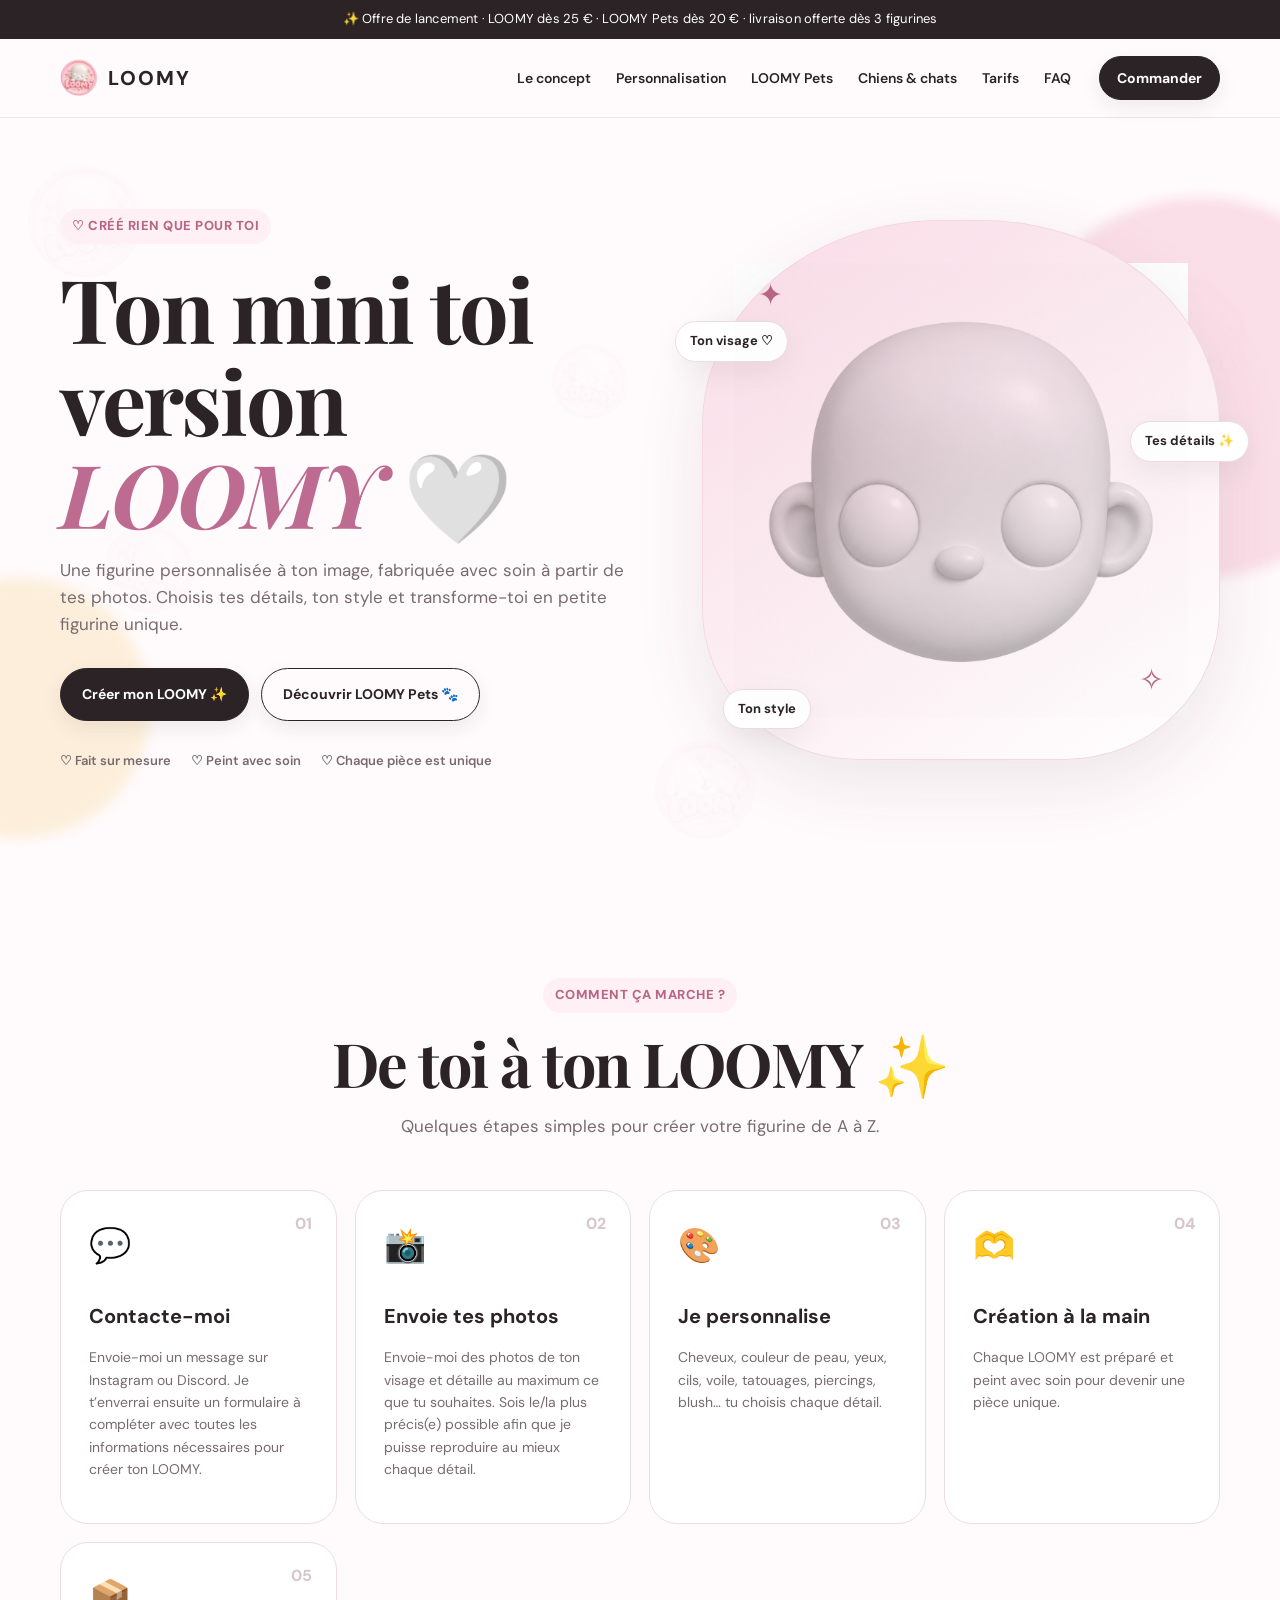
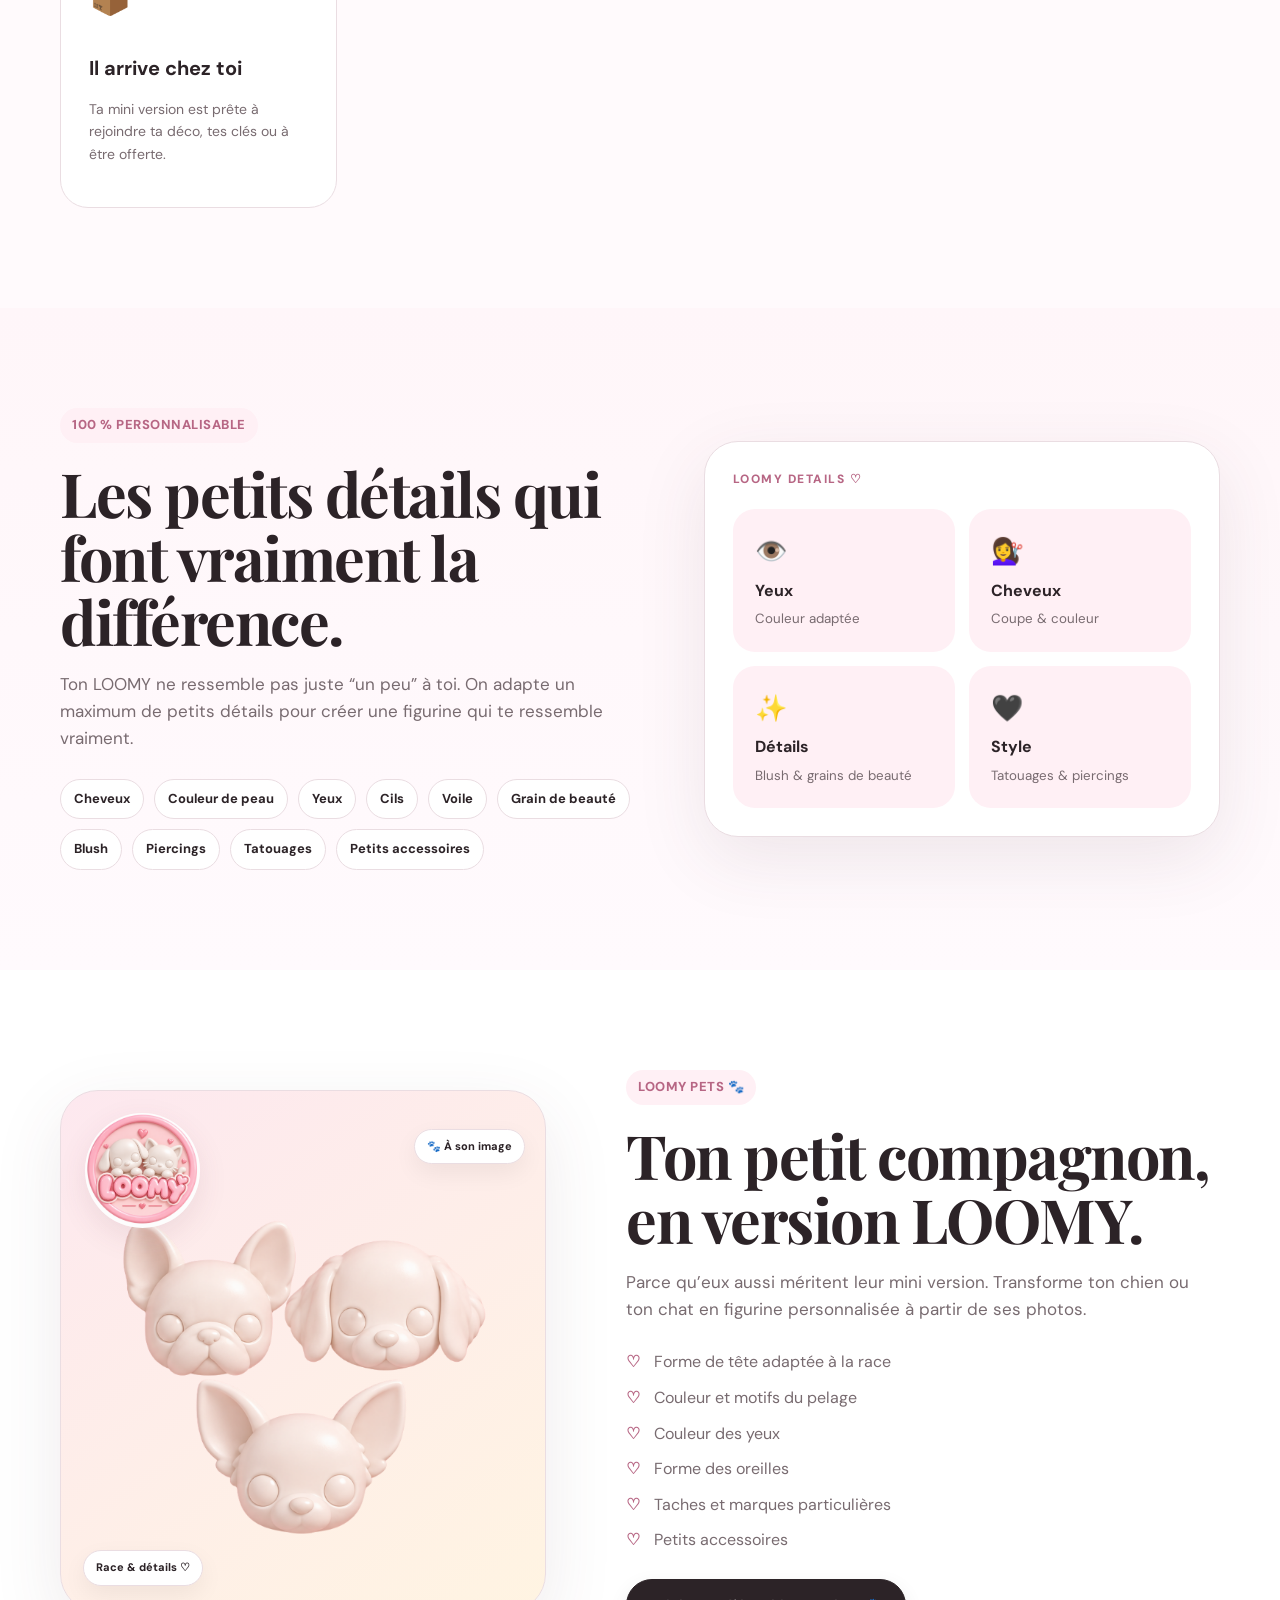
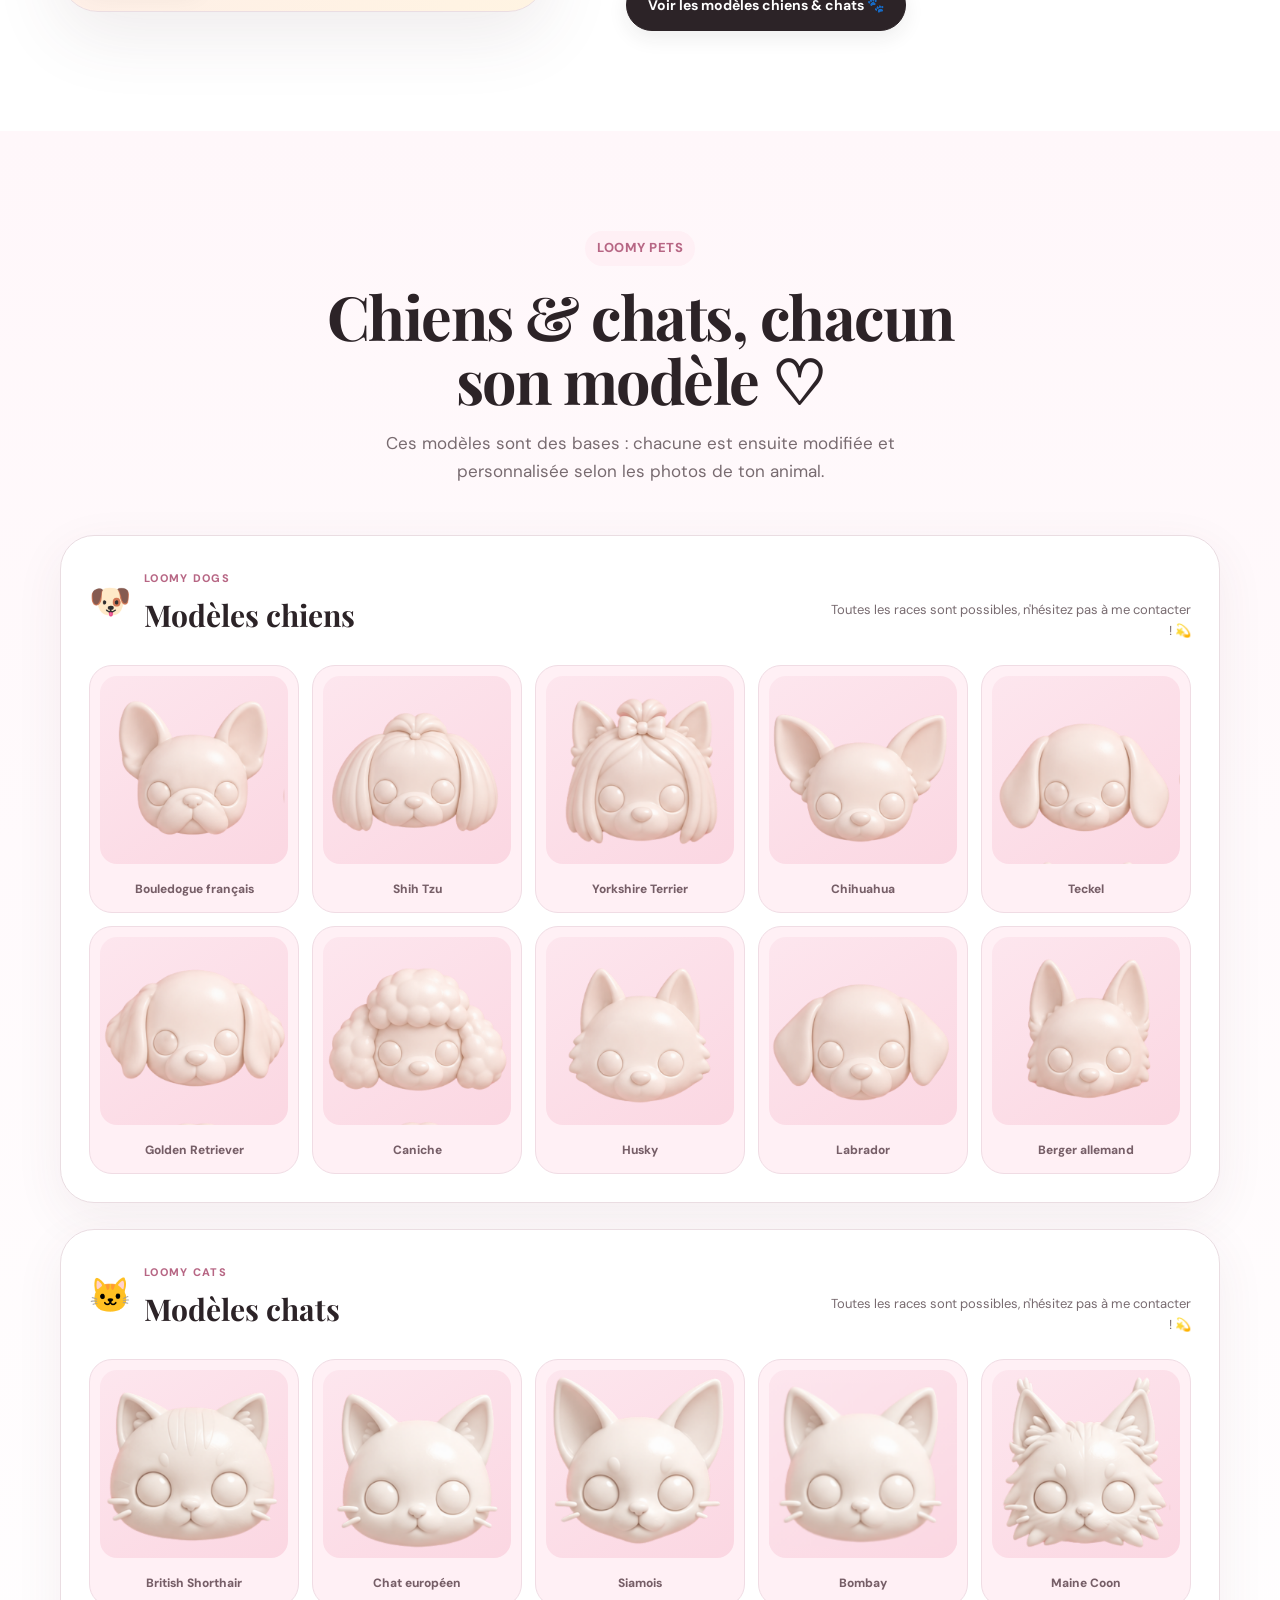
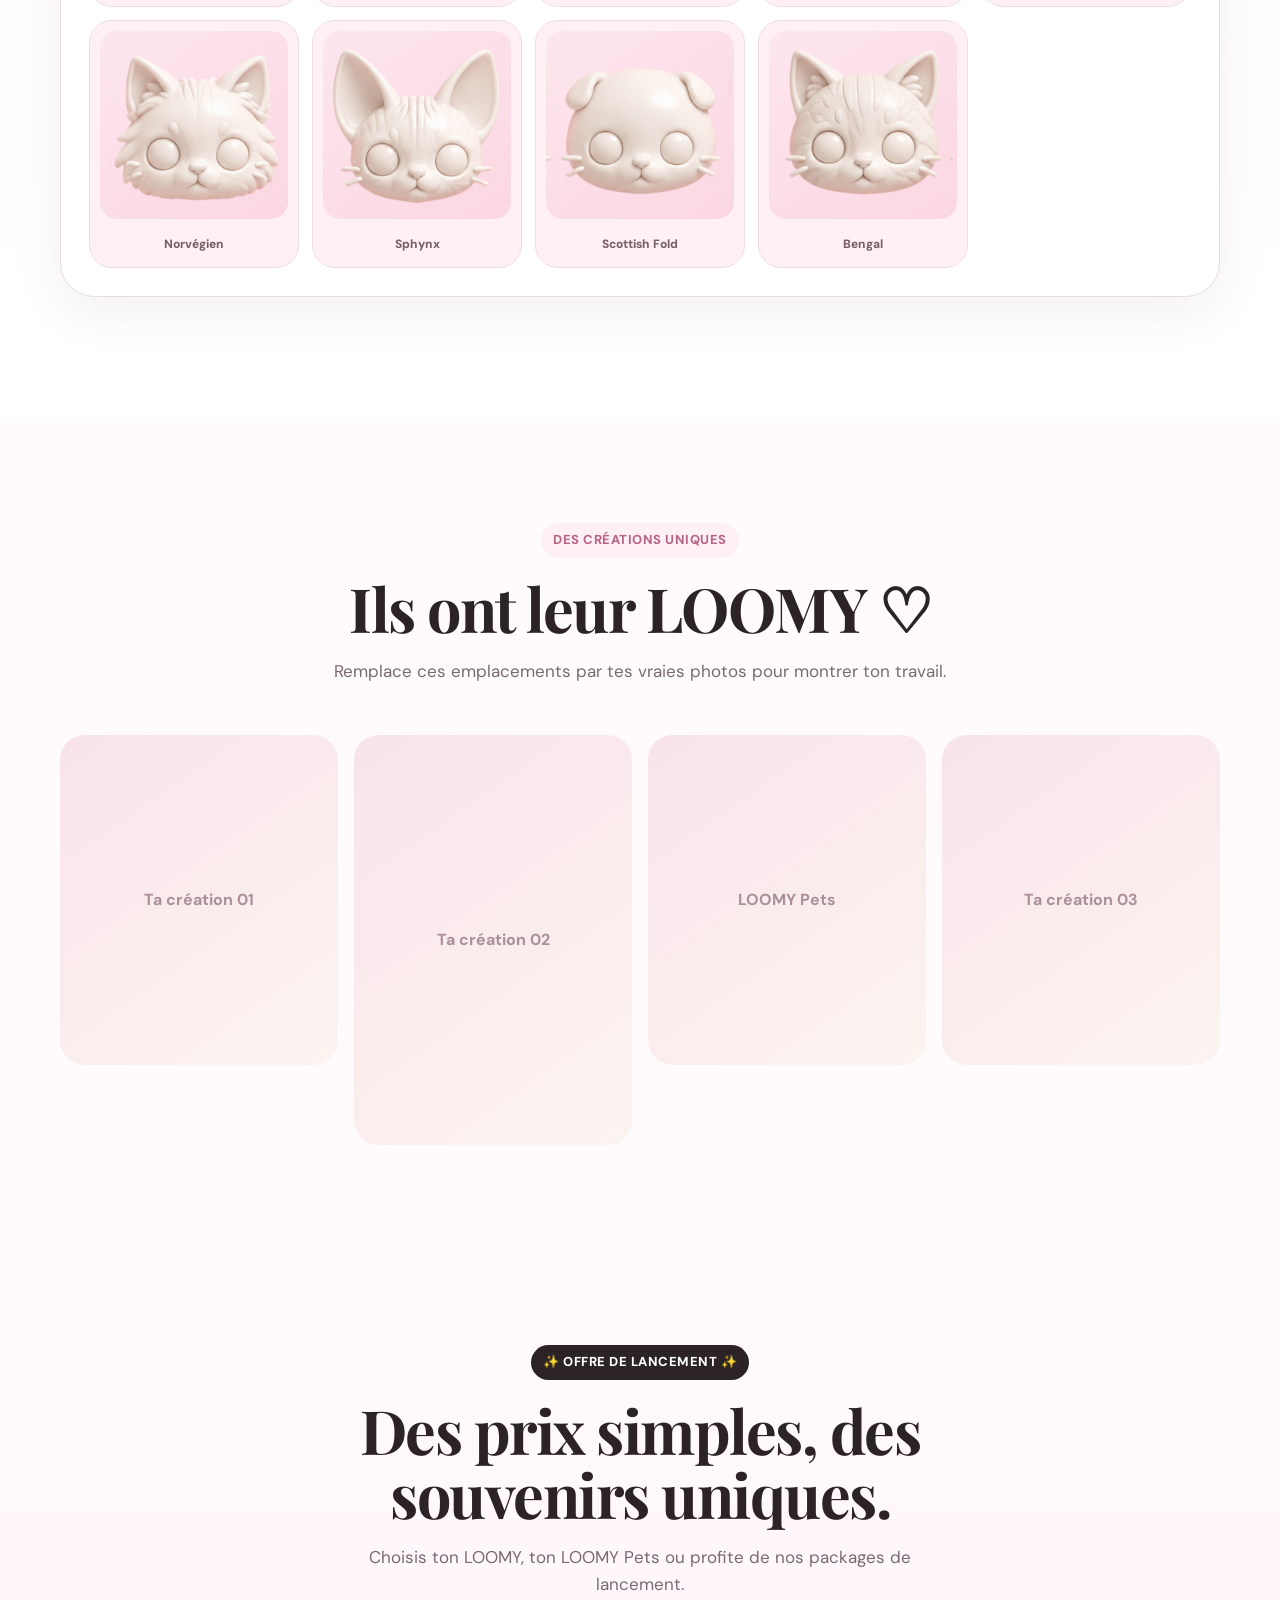
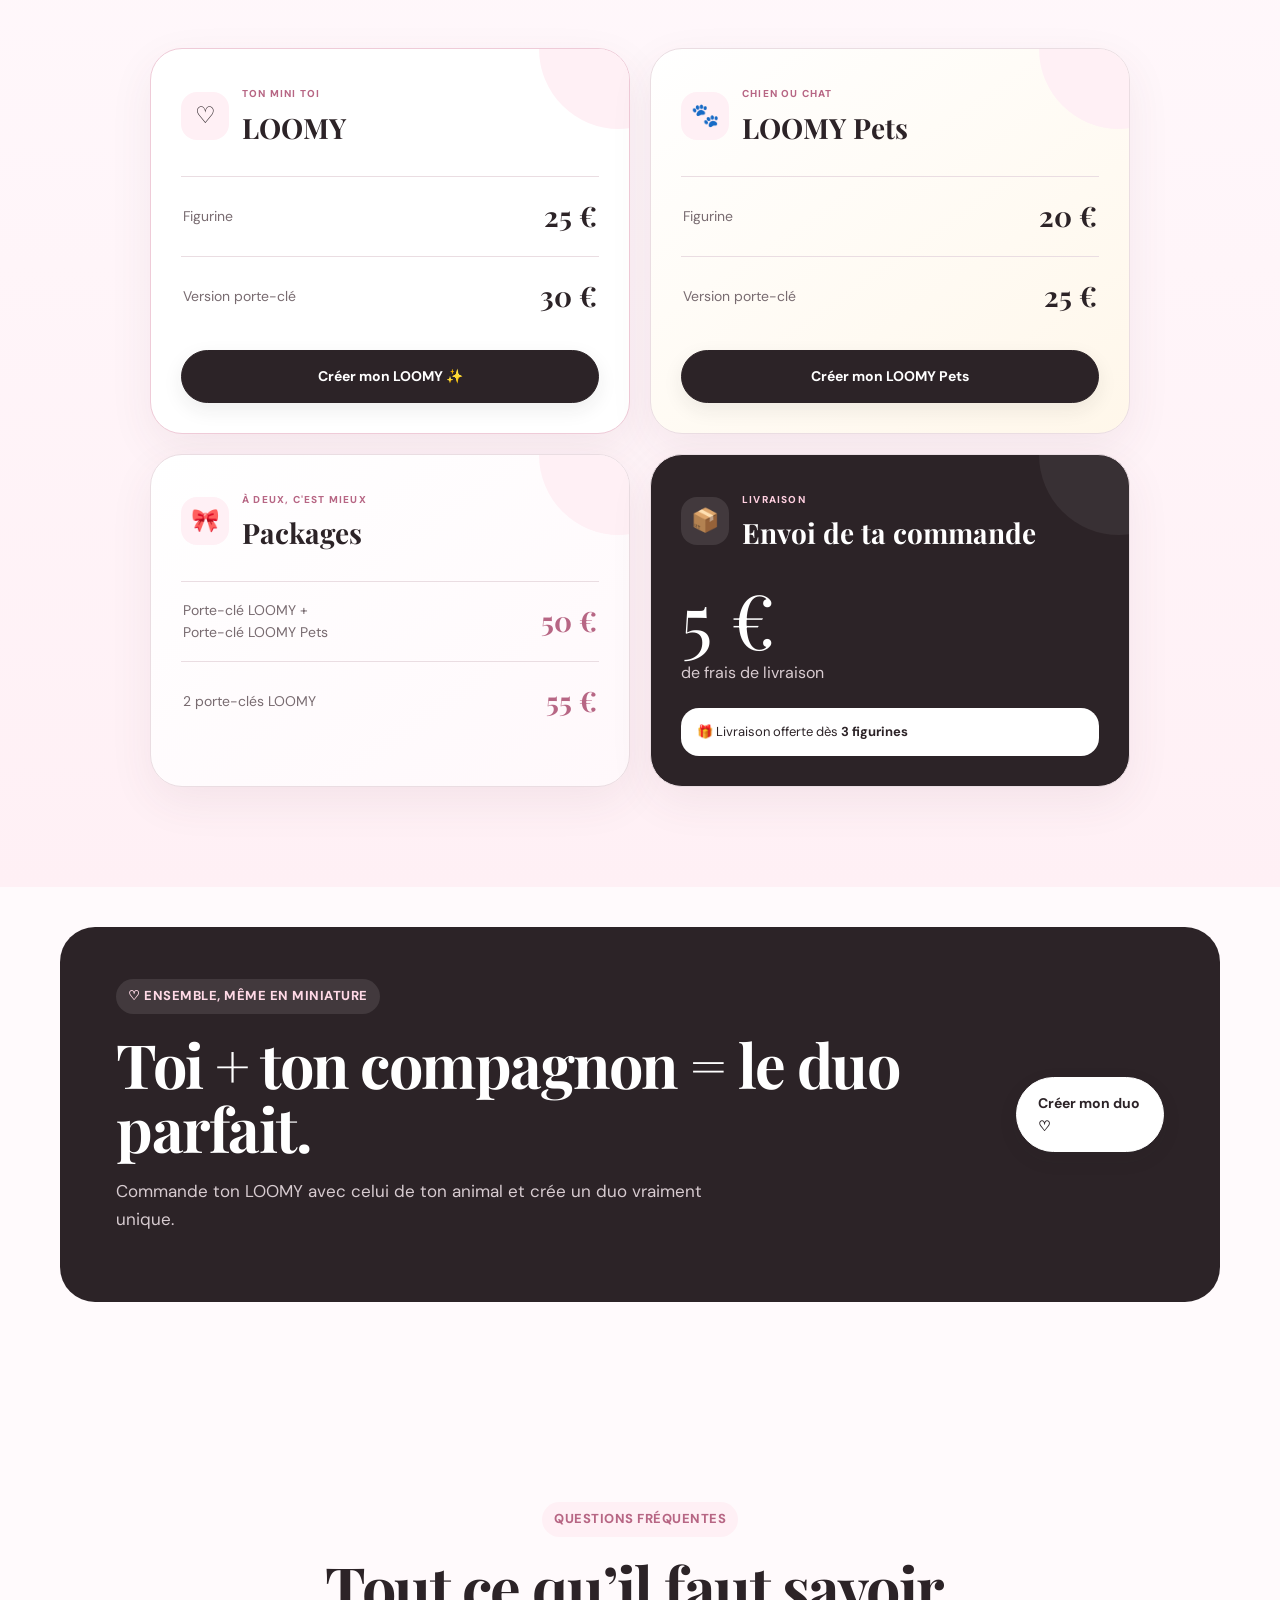
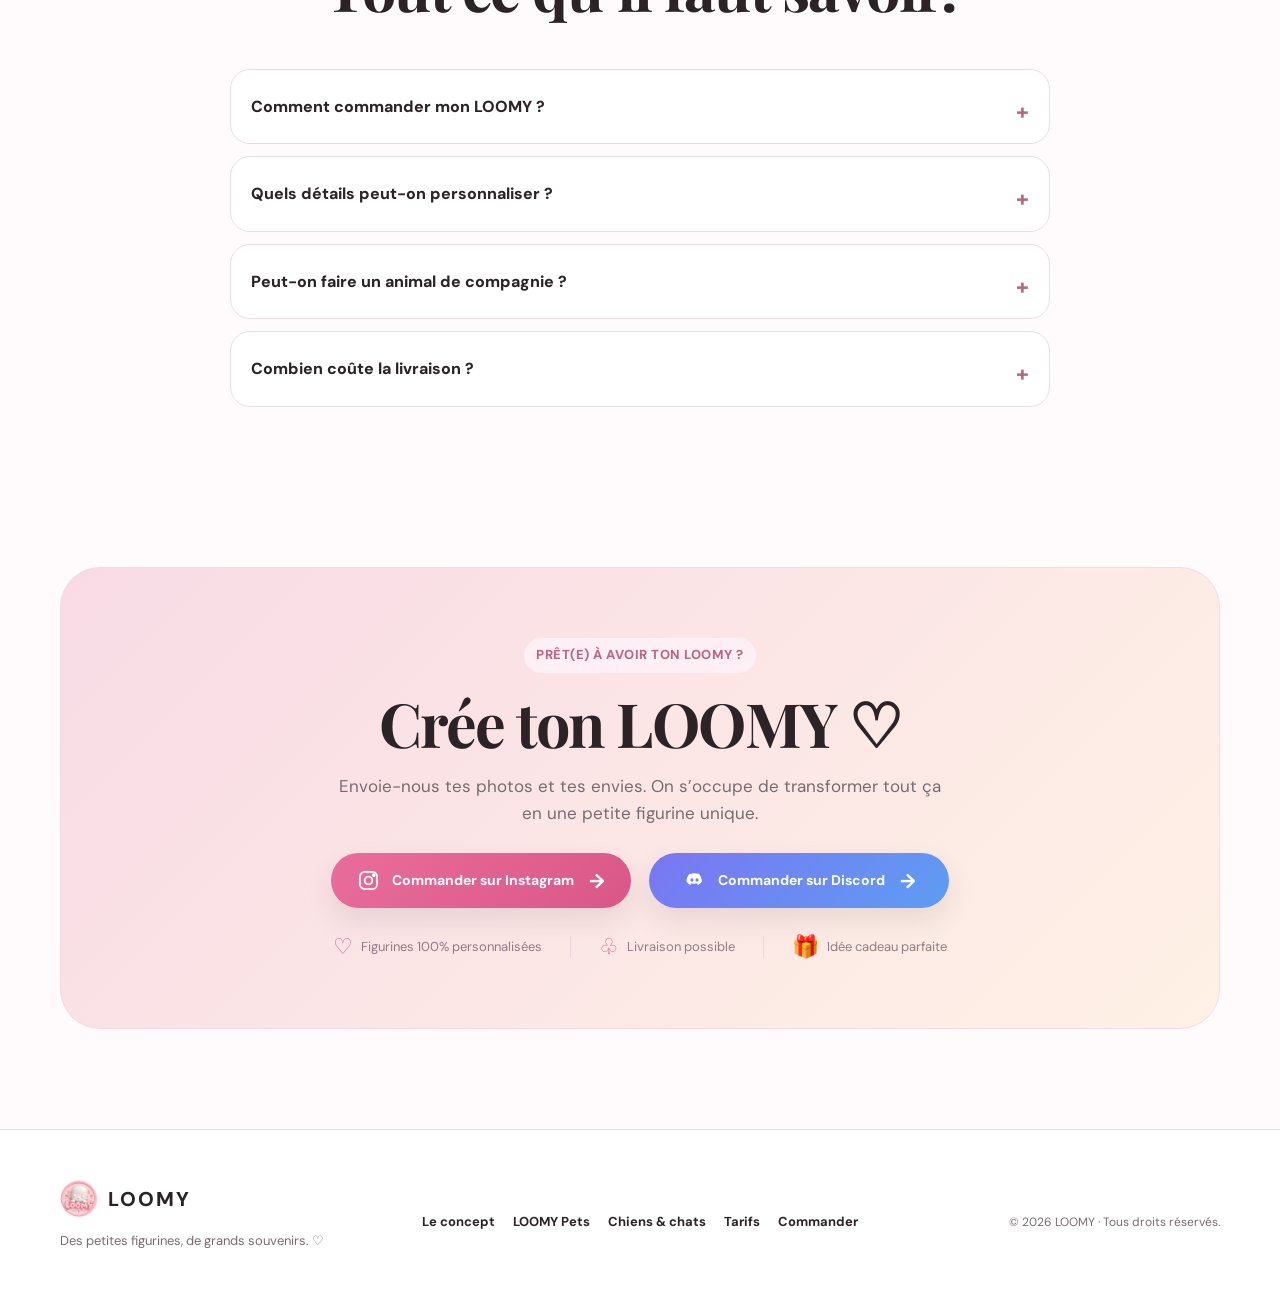
==== index.html @ 0e379091 "Add files via upload" ====
<!DOCTYPE html>
<html lang="fr">
<head>
  <meta charset="UTF-8" />
  <meta name="viewport" content="width=device-width, initial-scale=1.0" />
  <meta name="description" content="LOOMY — figurines personnalisées à votre image et figurines de vos animaux de compagnie." />
  <title>LOOMY — Ta mini version, créée rien que pour toi</title>
  <link rel="preconnect" href="https://fonts.googleapis.com">
  <link rel="preconnect" href="https://fonts.gstatic.com" crossorigin>
  <link href="https://fonts.googleapis.com/css2?family=DM+Sans:wght@400;500;600;700&family=Playfair+Display:wght@600;700&display=swap" rel="stylesheet">
  <link rel="stylesheet" href="styles.css" />
</head>
<body>

  <div class="background-logos" aria-hidden="true">
    <img class="bg-logo bg1" src="assets/logo-loomy.png" alt="">
    <img class="bg-logo bg2" src="assets/logo-loomy-pets.png" alt="">
    <img class="bg-logo bg3" src="assets/logo-loomy.png" alt="">
    <img class="bg-logo bg4" src="assets/logo-loomy-pets.png" alt="">
    <img class="bg-logo bg5" src="assets/logo-loomy.png" alt="">
    <img class="bg-logo bg6" src="assets/logo-loomy-pets.png" alt="">
  </div>

  <div class="announcement">✨ Offre de lancement · LOOMY dès 25 € · LOOMY Pets dès 20 € · livraison offerte dès 3 figurines</div>

  <header class="nav-wrap">
    <nav class="nav container">
      <a class="logo" href="#accueil" aria-label="LOOMY accueil">
        <img class="logo-img" src="assets/logo-loomy.png" alt="Logo LOOMY">
        <span>LOOMY</span>
      </a>

      <button class="menu-btn" aria-label="Ouvrir le menu" aria-expanded="false">☰</button>

      <div class="nav-links">
        <a href="#concept">Le concept</a>
        <a href="#personnalisation">Personnalisation</a>
        <a href="#pets">LOOMY Pets</a>
        <a href="#animaux">Chiens & chats</a>
        <a href="#tarifs">Tarifs</a>
        <a href="#faq">FAQ</a>
      </div>

      <a class="btn btn-small" href="#commander">Commander</a>
    </nav>
  </header>

  <main>
    <section class="hero" id="accueil">
      <div class="hero-blur blur-1"></div>
      <div class="hero-blur blur-2"></div>

      <div class="container hero-grid">
        <div class="hero-copy reveal">
          <span class="eyebrow">♡ Créé rien que pour toi</span>
          <h1>Ton mini toi<br>version <span class="hero-loomy-accent">LOOMY</span> 🤍</h1>
          <p class="hero-text">
            Une figurine personnalisée à ton image, fabriquée avec soin à partir de tes photos.
            Choisis tes détails, ton style et transforme-toi en petite figurine unique.
          </p>

          <div class="hero-actions">
            <a href="#commander" class="btn">Créer mon LOOMY ✨</a>
            <a href="#pets" class="btn btn-ghost">Découvrir LOOMY Pets 🐾</a>
          </div>

          <div class="hero-points">
            <span>♡ Fait sur mesure</span>
            <span>♡ Peint avec soin</span>
            <span>♡ Chaque pièce est unique</span>
          </div>
        </div>

        <div class="hero-visual reveal delay">
          <div class="hero-card">
            <div class="sparkle s1">✦</div>
            <div class="sparkle s2">✧</div>
            <img class="loomy-base-img" src="assets/modele-base-loomy.png" alt="Modèle de base LOOMY sans personnalisation">
            <div class="floating-label label-1">Ton visage ♡</div>
            <div class="floating-label label-2">Tes détails ✨</div>
            <div class="floating-label label-3">Ton style</div>
          </div>
        </div>
      </div>
    </section>

    <section class="section" id="concept">
      <div class="container">
        <div class="section-head reveal">
          <span class="eyebrow">Comment ça marche ?</span>
          <h2>De toi à ton LOOMY ✨</h2>
          <p>Quelques étapes simples pour créer votre figurine de A à Z.</p>
        </div>

        
        <div class="steps">
          <article class="step reveal">
            <div class="step-number">01</div>
            <div class="step-icon">💬</div>
            <h3>Contacte-moi</h3>
            <p>Envoie-moi un message sur Instagram ou Discord. Je t’enverrai ensuite un formulaire à compléter avec toutes les informations nécessaires pour créer ton LOOMY.</p>
          </article>
          <article class="step reveal">
            <div class="step-number">02</div>
            <div class="step-icon">📸</div>
            <h3>Envoie tes photos</h3>
            <p>Envoie-moi des photos de ton visage et détaille au maximum ce que tu souhaites. Sois le/la plus précis(e) possible afin que je puisse reproduire au mieux chaque détail.</p>
          </article>
          <article class="step reveal">
            <div class="step-number">03</div>
            <div class="step-icon">🎨</div>
            <h3>Je personnalise</h3>
            <p>Cheveux, couleur de peau, yeux, cils, voile, tatouages, piercings, blush… tu choisis chaque détail.</p>
          </article>
          <article class="step reveal">
            <div class="step-number">04</div>
            <div class="step-icon">🫶</div>
            <h3>Création à la main</h3>
            <p>Chaque LOOMY est préparé et peint avec soin pour devenir une pièce unique.</p>
          </article>
          <article class="step reveal">
            <div class="step-number">05</div>
            <div class="step-icon">📦</div>
            <h3>Il arrive chez toi</h3>
            <p>Ta mini version est prête à rejoindre ta déco, tes clés ou à être offerte.</p>
          </article>
        </div>
      </div>
    </section>

    <section class="section soft" id="personnalisation">
      <div class="container split">
        <div class="split-copy reveal">
          <span class="eyebrow">100 % personnalisable</span>
          <h2>Les petits détails qui font vraiment la différence.</h2>
          <p>
            Ton LOOMY ne ressemble pas juste “un peu” à toi. On adapte un maximum de petits détails
            pour créer une figurine qui te ressemble vraiment.
          </p>

          <div class="chips">
            <span>Cheveux</span>
            <span>Couleur de peau</span>
            <span>Yeux</span>
            <span>Cils</span>
            <span>Voile</span>
            <span>Grain de beauté</span>
            <span>Blush</span>
            <span>Piercings</span>
            <span>Tatouages</span>
            <span>Petits accessoires</span>
          </div>
        </div>

        <div class="detail-card reveal">
          <div class="detail-badge">LOOMY DETAILS ♡</div>
          <div class="mini-grid">
            <div class="mini-card"><span>👁️</span><b>Yeux</b><small>Couleur adaptée</small></div>
            <div class="mini-card"><span>💇‍♀️</span><b>Cheveux</b><small>Coupe & couleur</small></div>
            <div class="mini-card"><span>✨</span><b>Détails</b><small>Blush & grains de beauté</small></div>
            <div class="mini-card"><span>🖤</span><b>Style</b><small>Tatouages & piercings</small></div>
          </div>
        </div>
      </div>
    </section>

    <section class="section pets" id="pets">
      <div class="container pet-grid">
        <div class="pet-visual reveal">
          <div class="pet-showcase">
            <img class="pets-brand" src="assets/logo-loomy-pets.png" alt="Logo LOOMY Pets">
            <div class="neutral-pets pet-models-single">
              <img class="pet-models-image" src="assets/loomy-pets-modeles.png" alt="Modèles neutres LOOMY Pets">
            </div>
            <div class="pet-float pet-float-1">🐾 À son image</div>
            <div class="pet-float pet-float-2">Race & détails ♡</div>
          </div>
        </div>

        <div class="pet-copy reveal">
          <span class="eyebrow">LOOMY Pets 🐾</span>
          <h2>Ton petit compagnon,<br>en version LOOMY.</h2>
          <p>
            Parce qu’eux aussi méritent leur mini version. Transforme ton chien ou ton chat
            en figurine personnalisée à partir de ses photos.
          </p>

          <ul class="pet-list">
            <li>Forme de tête adaptée à la race</li>
            <li>Couleur et motifs du pelage</li>
            <li>Couleur des yeux</li>
            <li>Forme des oreilles</li>
            <li>Taches et marques particulières</li>
            <li>Petits accessoires</li>
          </ul>

          <a href="#animaux" class="btn">Voir les modèles chiens & chats 🐾</a>
        </div>
      </div>
    </section>


    <section class="section animal-models" id="animaux">
      <div class="container">
        <div class="section-head reveal">
          <span class="eyebrow">LOOMY Pets</span>
          <h2>Chiens & chats, chacun son modèle ♡</h2>
          <p>Ces modèles sont des bases : chacune est ensuite modifiée et personnalisée selon les photos de ton animal.</p>
        </div>

        <div class="breed-block reveal">
          <div class="breed-title">
            <div><span>🐶</span><div><small>LOOMY DOGS</small><h3>Modèles chiens</h3></div></div>
            <p>Toutes les races sont possibles, n'hésitez pas à me contacter ! 💫</p>
          </div>
          <div class="breed-grid dog-grid">
            <article class="breed-card reveal">
              <img src="assets/race-bouledogue-francais.png" alt="Modèle Bouledogue français">
              <span>Bouledogue français</span>
            </article>
            <article class="breed-card reveal">
              <img src="assets/race-shih-tzu.png" alt="Modèle Shih Tzu">
              <span>Shih Tzu</span>
            </article>
            <article class="breed-card reveal">
              <img src="assets/race-yorkshire-terrier.png" alt="Modèle Yorkshire Terrier">
              <span>Yorkshire Terrier</span>
            </article>
            <article class="breed-card reveal">
              <img src="assets/race-chihuahua.png" alt="Modèle Chihuahua">
              <span>Chihuahua</span>
            </article>
            <article class="breed-card reveal">
              <img src="assets/race-teckel.png" alt="Modèle Teckel">
              <span>Teckel</span>
            </article>
            <article class="breed-card reveal">
              <img src="assets/race-golden-retriever.png" alt="Modèle Golden Retriever">
              <span>Golden Retriever</span>
            </article>
            <article class="breed-card reveal">
              <img src="assets/race-caniche.png" alt="Modèle Caniche">
              <span>Caniche</span>
            </article>
            <article class="breed-card reveal">
              <img src="assets/race-husky.png" alt="Modèle Husky">
              <span>Husky</span>
            </article>
            <article class="breed-card reveal">
              <img src="assets/race-labrador.png" alt="Modèle Labrador">
              <span>Labrador</span>
            </article>
            <article class="breed-card reveal">
              <img src="assets/race-berger-allemand.png" alt="Modèle Berger allemand">
              <span>Berger allemand</span>
            </article>
          </div>
        </div>

        <div class="breed-block reveal">
          <div class="breed-title">
            <div><span>🐱</span><div><small>LOOMY CATS</small><h3>Modèles chats</h3></div></div>
            <p>Toutes les races sont possibles, n'hésitez pas à me contacter ! 💫</p>
          </div>
          <div class="breed-grid cat-grid">
            <article class="breed-card reveal">
              <img src="assets/cat-europeen-new.png" alt="Base chat British Shorthair">
              <span>British Shorthair</span>
            </article>
            <article class="breed-card reveal">
              <img src="assets/cat-siamois-new.png" alt="Base chat Chat européen">
              <span>Chat européen</span>
            </article>
            <article class="breed-card reveal">
              <img src="assets/cat-abyssin-new.png" alt="Base chat Siamois">
              <span>Siamois</span>
            </article>
            <article class="breed-card reveal">
              <img src="assets/cat-bombay.png" alt="Base chat Bombay">
              <span>Bombay</span>
            </article>
            <article class="breed-card reveal">
              <img src="assets/cat-maine-coon-new.png" alt="Base chat Maine Coon">
              <span>Maine Coon</span>
            </article>
            <article class="breed-card reveal">
              <img src="assets/cat-norvegien-new.png" alt="Base chat Norvégien">
              <span>Norvégien</span>
            </article>
            <article class="breed-card reveal">
              <img src="assets/cat-sphynx-new.png" alt="Base chat Sphynx">
              <span>Sphynx</span>
            </article>
            <article class="breed-card reveal">
              <img src="assets/cat-scottish-fold-new.png" alt="Base chat Scottish Fold">
              <span>Scottish Fold</span>
            </article>
            <article class="breed-card reveal">
              <img src="assets/cat-bengal-new.png" alt="Base chat Bengal">
              <span>Bengal</span>
            </article>
          </div>
        </div>
      </div>
    </section>


    <section class="section" id="galerie">
      <div class="container">
        <div class="section-head reveal">
          <span class="eyebrow">Des créations uniques</span>
          <h2>Ils ont leur LOOMY ♡</h2>
          <p>Remplace ces emplacements par tes vraies photos pour montrer ton travail.</p>
        </div>

        <div class="gallery-grid">
          <div class="gallery-card reveal"><div class="photo-placeholder">Ta création 01</div></div>
          <div class="gallery-card tall reveal"><div class="photo-placeholder">Ta création 02</div></div>
          <div class="gallery-card reveal"><div class="photo-placeholder">LOOMY Pets</div></div>
          <div class="gallery-card reveal"><div class="photo-placeholder">Ta création 03</div></div>
        </div>
      </div>
    </section>

    <section class="section pricing" id="tarifs">
      <div class="container">
        <div class="section-head reveal">
          <span class="eyebrow launch">✨ Offre de lancement ✨</span>
          <h2>Des prix simples, des souvenirs uniques.</h2>
          <p>Choisis ton LOOMY, ton LOOMY Pets ou profite de nos packages de lancement.</p>
        </div>

        <div class="new-pricing-grid">
          <article class="tariff-card main-tariff reveal">
            <div class="tariff-head">
              <div class="tariff-icon">♡</div>
              <div><small>TON MINI TOI</small><h3>LOOMY</h3></div>
            </div>
            <div class="tariff-row"><span>Figurine</span><strong>25 €</strong></div>
            <div class="tariff-row"><span>Version porte-clé</span><strong>30 €</strong></div>
            <a href="#commander" class="btn btn-full">Créer mon LOOMY ✨</a>
          </article>

          <article class="tariff-card pet-tariff reveal">
            <div class="tariff-head">
              <div class="tariff-icon">🐾</div>
              <div><small>CHIEN OU CHAT</small><h3>LOOMY Pets</h3></div>
            </div>
            <div class="tariff-row"><span>Figurine</span><strong>20 €</strong></div>
            <div class="tariff-row"><span>Version porte-clé</span><strong>25 €</strong></div>
            <a href="#commander" class="btn btn-full">Créer mon LOOMY Pets</a>
          </article>

          <article class="tariff-card package-card reveal">
            <div class="tariff-head">
              <div class="tariff-icon">🎀</div>
              <div><small>À DEUX, C'EST MIEUX</small><h3>Packages</h3></div>
            </div>
            <div class="package-line">
              <span>Porte-clé LOOMY +<br>Porte-clé LOOMY Pets</span>
              <strong>50 €</strong>
            </div>
            <div class="package-line">
              <span>2 porte-clés LOOMY</span>
              <strong>55 €</strong>
            </div>
          </article>

          <article class="tariff-card delivery-card reveal">
            <div class="tariff-head">
              <div class="tariff-icon">📦</div>
              <div><small>LIVRAISON</small><h3>Envoi de ta commande</h3></div>
            </div>
            <div class="delivery-price">5 €</div>
            <p>de frais de livraison</p>
            <div class="free-shipping">🎁 Livraison offerte dès <b>3 figurines</b></div>
          </article>
        </div>
      </div>
    </section>


    <section class="section love">
      <div class="container love-box reveal">
        <div>
          <span class="eyebrow">♡ Ensemble, même en miniature</span>
          <h2>Toi + ton compagnon = le duo parfait.</h2>
          <p>Commande ton LOOMY avec celui de ton animal et crée un duo vraiment unique.</p>
        </div>
        <a href="#commander" class="btn">Créer mon duo ♡</a>
      </div>
    </section>

    <section class="section faq" id="faq">
      <div class="container narrow">
        <div class="section-head reveal">
          <span class="eyebrow">Questions fréquentes</span>
          <h2>Tout ce qu’il faut savoir.</h2>
        </div>

        <div class="accordion">
          <details class="reveal">
            <summary>Comment commander mon LOOMY ?</summary>
            <p>Contacte-moi via Instagram ou Discord. Je te demanderai les informations nécessaires et je t’enverrai le formulaire à compléter.</p>
          </details>
          <details class="reveal">
            <summary>Quels détails peut-on personnaliser ?</summary>
            <p>Cheveux, couleur de peau, yeux, blush, cils, grains de beauté et piercings.</p>
          </details>
          <details class="reveal">
            <summary>Peut-on faire un animal de compagnie ?</summary>
            <p>Oui ♡ Avec LOOMY Pets, je peux reproduire les couleurs, motifs, oreilles, yeux et petites particularités de ton compagnon.</p>
          </details>
          <details class="reveal">
            <summary>Combien coûte la livraison ?</summary>
            <p>Les frais de livraison sont de 5 €. La livraison est offerte dès l’achat de 3 figurines.</p>
          </details>
        </div>
      </div>
    </section>

    <section class="section order" id="commander">
      <div class="container order-box reveal">
        <span class="eyebrow">Prêt(e) à avoir ton LOOMY ?</span>
        <h2>Crée ton LOOMY ♡</h2>
        <p>
          Envoie-nous tes photos et tes envies. On s’occupe de transformer tout ça en une petite figurine unique.
        </p>

        <div class="order-actions social-actions">
          <a class="btn social-btn instagram-btn" href="https://www.instagram.com/laur_art57?igsi=YmdlbzNnc3hydzl4&utm_source=qr" target="_blank" rel="noopener">
            <span class="social-icon" aria-hidden="true">
              <svg viewBox="0 0 24 24"><rect x="3" y="3" width="18" height="18" rx="5"></rect><circle cx="12" cy="12" r="4"></circle><circle cx="17.5" cy="6.5" r="1"></circle></svg>
            </span>
            Commander sur Instagram
            <span class="social-arrow" aria-hidden="true">→</span>
          </a>
          <a class="btn social-btn discord-btn" href="https://discord.gg/NzvktQyht3" target="_blank" rel="noopener">
            <span class="social-icon discord-icon" aria-hidden="true">
              <svg viewBox="0 0 24 24"><path d="M7.2 5.3A14.5 14.5 0 0 1 12 4.5c1.7 0 3.3.3 4.8.8 1.8 2.4 2.8 5 3 7.7-1.1 1.6-2.5 2.8-4.2 3.7l-1-1.4c.6-.2 1.2-.5 1.7-.9-3.1 1.4-6.3 1.4-9.4 0 .6.4 1.2.7 1.8.9l-1 1.4A12.2 12.2 0 0 1 3.5 13c.2-2.7 1.2-5.3 3-7.7.2 0 .5-.1.7 0ZM9.3 13.2c.9 0 1.6-.8 1.6-1.8s-.7-1.8-1.6-1.8-1.6.8-1.6 1.8.7 1.8 1.6 1.8Zm5.4 0c.9 0 1.6-.8 1.6-1.8s-.7-1.8-1.6-1.8-1.6.8-1.6 1.8.7 1.8 1.6 1.8Z"></path></svg>
            </span>
            Commander sur Discord
            <span class="social-arrow" aria-hidden="true">→</span>
          </a>
        </div>

        <div class="order-benefits" aria-label="Les avantages LOOMY">
          <span><b>♡</b> Figurines 100% personnalisées</span>
          <span><b>♧</b> Livraison possible</span>
          <span><b>🎁</b> Idée cadeau parfaite</span>
        </div>
      </div>
    </section>
  </main>

  <footer>
    <div class="container footer-grid">
      <div>
        <a class="logo footer-logo" href="#accueil"><img class="logo-img" src="assets/logo-loomy.png" alt="Logo LOOMY"><span>LOOMY</span></a>
        <p>Des petites figurines, de grands souvenirs. ♡</p>
      </div>
      <div class="footer-links">
        <a href="#concept">Le concept</a>
        <a href="#pets">LOOMY Pets</a>
        <a href="#animaux">Chiens & chats</a>
        <a href="#tarifs">Tarifs</a>
        <a href="#commander">Commander</a>
      </div>
      <div class="footer-copy">© 2026 LOOMY · Tous droits réservés.</div>
    </div>
  </footer>

  <script src="script.js"></script>
</body>
</html>
---- styles.css ----
:root{
  --bg:#fffafc;
  --paper:#ffffff;
  --pink:#f1bfd1;
  --pink-2:#f9dce7;
  --pink-3:#fff0f5;
  --rose:#b76684;
  --ink:#2c2327;
  --muted:#786b70;
  --line:#eadde2;
  --shadow:0 22px 70px rgba(93,54,69,.10);
  --radius:28px;
}

*{box-sizing:border-box}
html{scroll-behavior:smooth}
body{
  margin:0;
  font-family:"DM Sans",sans-serif;
  background:var(--bg);
  color:var(--ink);
  line-height:1.6;
}
a{text-decoration:none;color:inherit}
.container{width:min(1160px,calc(100% - 40px));margin:auto}
.narrow{width:min(820px,calc(100% - 40px))}
.section{padding:100px 0}
.soft{background:linear-gradient(180deg,#fff6f9 0%,#fffafd 100%)}

.announcement{
  text-align:center;
  padding:9px 18px;
  background:var(--ink);
  color:#fff;
  font-size:13px;
  letter-spacing:.2px;
}
.nav-wrap{
  position:sticky;top:0;z-index:20;
  backdrop-filter:blur(18px);
  background:rgba(255,250,252,.83);
  border-bottom:1px solid rgba(234,221,226,.75);
}
.nav{height:78px;display:flex;align-items:center;gap:28px}
.logo{display:flex;align-items:center;gap:10px;font-weight:800;letter-spacing:2px;font-size:20px}
.logo-mark{
  display:grid;place-items:center;width:34px;height:34px;border-radius:50%;
  background:var(--pink-2);font-family:"Playfair Display",serif;color:var(--rose)
}
.nav-links{display:flex;gap:25px;margin-left:auto;font-size:14px;font-weight:600}
.nav-links a{transition:.2s}
.nav-links a:hover{color:var(--rose)}
.menu-btn{display:none;border:0;background:none;font-size:24px;cursor:pointer}
.btn{
  display:inline-flex;align-items:center;justify-content:center;
  border:1px solid var(--ink);background:var(--ink);color:#fff;
  padding:14px 21px;border-radius:999px;font-weight:700;font-size:14px;
  transition:.25s ease;box-shadow:0 7px 20px rgba(44,35,39,.08)
}
.btn:hover{transform:translateY(-2px);box-shadow:0 12px 28px rgba(44,35,39,.14)}
.btn-small{padding:10px 17px}
.btn-ghost{background:transparent;color:var(--ink)}
.btn-full{width:100%}

.hero{
  position:relative;overflow:hidden;
  min-height:760px;display:flex;align-items:center;
  padding:90px 0 105px;
}
.hero-grid{display:grid;grid-template-columns:1.05fr .95fr;align-items:center;gap:70px}
.eyebrow{
  display:inline-flex;padding:7px 12px;border-radius:999px;background:var(--pink-3);
  color:var(--rose);font-size:13px;font-weight:800;letter-spacing:.5px;text-transform:uppercase
}
h1,h2{font-family:"Playfair Display",serif;line-height:1.05;margin:18px 0}
h1{font-size:clamp(54px,7vw,88px);letter-spacing:-2.2px}
h1 em{font-style:italic;color:var(--rose);font-weight:600}
h2{font-size:clamp(39px,5vw,61px);letter-spacing:-1.5px}
h3{font-size:20px;margin:10px 0}
.hero-text,.section-head p,.split-copy p,.pet-copy p,.love-box p,.order-box p{
  color:var(--muted);font-size:17px;max-width:620px
}
.hero-actions{display:flex;gap:12px;flex-wrap:wrap;margin:30px 0}
.hero-points{display:flex;gap:20px;flex-wrap:wrap;color:var(--muted);font-size:13px;font-weight:600}
.hero-blur{position:absolute;border-radius:50%;filter:blur(6px);opacity:.65}
.blur-1{width:380px;height:380px;background:#f7cfdd;right:-110px;top:80px}
.blur-2{width:260px;height:260px;background:#fbe9c8;left:-110px;bottom:40px}

.hero-card{
  position:relative;height:540px;border-radius:46% 46% 30% 30% / 38% 38% 28% 28%;
  background:linear-gradient(145deg,#f9dbe6,#fff);
  border:1px solid #f2d8e1;box-shadow:var(--shadow);
  display:flex;align-items:center;justify-content:center
}
.figure-placeholder{position:relative;width:250px;height:360px}
.figure-head{
  width:235px;height:225px;border-radius:46% 46% 42% 42%;
  background:#f0c4a3;position:absolute;left:8px;top:0;box-shadow:inset 0 -8px 0 rgba(0,0,0,.03)
}
.eye{width:21px;height:28px;border-radius:50%;background:#2b2527;position:absolute;top:93px}
.e1{left:63px}.e2{right:63px}
.eye:after{content:"";width:6px;height:6px;background:#fff;border-radius:50%;position:absolute;left:5px;top:4px}
.nose{width:22px;height:12px;background:#dea987;border-radius:50%;position:absolute;left:106px;top:137px}
.figure-body{
  width:180px;height:160px;background:#ecd0d9;border-radius:70px 70px 32px 32px;
  position:absolute;left:35px;bottom:0
}
.floating-label{position:absolute;background:#fff;border:1px solid var(--line);border-radius:999px;padding:9px 14px;font-size:13px;font-weight:700;box-shadow:0 10px 30px rgba(0,0,0,.06)}
.label-1{left:-28px;top:100px}.label-2{right:-30px;top:200px}.label-3{left:20px;bottom:30px}
.sparkle{position:absolute;color:var(--rose);font-size:30px}.s1{left:55px;top:50px}.s2{right:55px;bottom:55px}

.section-head{text-align:center;max-width:720px;margin:0 auto 50px}
.section-head p{margin:0 auto}
.steps{display:grid;grid-template-columns:repeat(4,1fr);gap:18px}
.step{
  background:var(--paper);border:1px solid var(--line);border-radius:var(--radius);
  padding:28px;min-height:260px;position:relative
}
.step-number{position:absolute;right:24px;top:20px;color:#d7c6cd;font-weight:800}
.step-icon{font-size:34px;margin-bottom:27px}
.step p{color:var(--muted);font-size:14px}

.split{display:grid;grid-template-columns:1fr .9fr;gap:70px;align-items:center}
.chips{display:flex;flex-wrap:wrap;gap:10px;margin-top:26px}
.chips span{background:#fff;border:1px solid var(--line);border-radius:999px;padding:9px 13px;font-size:13px;font-weight:700}
.detail-card{background:#fff;border:1px solid var(--line);border-radius:34px;padding:28px;box-shadow:var(--shadow)}
.detail-badge{font-size:12px;letter-spacing:1.5px;font-weight:800;color:var(--rose);margin-bottom:20px}
.mini-grid{display:grid;grid-template-columns:1fr 1fr;gap:14px}
.mini-card{background:var(--pink-3);border-radius:22px;padding:22px;display:flex;flex-direction:column;gap:5px}
.mini-card span{font-size:26px}.mini-card small{color:var(--muted)}

.pets{background:#fff}
.pet-grid{display:grid;grid-template-columns:.9fr 1.1fr;gap:80px;align-items:center}
.pet-card{
  height:470px;border-radius:38px;background:linear-gradient(145deg,#fde8ef,#fff4db);
  display:grid;place-items:center;position:relative;box-shadow:var(--shadow);overflow:hidden
}
.paw{position:absolute;right:35px;top:30px;font-size:42px;transform:rotate(15deg)}
.pet-face{position:relative;width:230px;height:205px;background:#d2ad8a;border-radius:46% 46% 42% 42%}
.pet-ear{position:absolute;width:80px;height:100px;background:#c49b76;top:-42px;border-radius:60% 60% 35% 35%}
.pet-ear.left{left:4px;transform:rotate(-24deg)}.pet-ear.right{right:4px;transform:rotate(24deg)}
.pet-eye{position:absolute;width:20px;height:25px;border-radius:50%;background:#2e2929;top:85px}
.p1{left:63px}.p2{right:63px}.pet-nose{position:absolute;width:31px;height:22px;border-radius:50%;background:#4a3735;left:99px;top:125px}
.pet-list{list-style:none;padding:0;margin:26px 0}
.pet-list li{margin:10px 0;padding-left:28px;position:relative;color:var(--muted)}
.pet-list li:before{content:"♡";position:absolute;left:0;color:var(--rose);font-weight:800}

.gallery-grid{display:grid;grid-template-columns:repeat(4,1fr);gap:16px;align-items:start}
.gallery-card{border-radius:25px;overflow:hidden;height:330px;background:#f4e7eb}
.gallery-card.tall{height:410px}
.photo-placeholder{height:100%;display:grid;place-items:center;color:#aa8f99;font-weight:700;background:linear-gradient(145deg,#f9e3eb,#fbf4ef)}

.pricing{background:linear-gradient(180deg,#fffafd 0%,#fff3f7 100%)}
.launch{background:#2c2327;color:white}
.pricing-grid{display:grid;grid-template-columns:1fr 1fr;gap:22px;max-width:860px;margin:0 auto}
.price-card{
  background:#fff;border:1px solid var(--line);border-radius:32px;padding:34px;text-align:center;position:relative
}
.price-card.featured{transform:translateY(-8px);box-shadow:var(--shadow)}
.price-tag{font-size:11px;font-weight:800;letter-spacing:1px;background:var(--pink-2);padding:7px 10px;border-radius:999px}
.price-icon{font-size:32px;margin:28px 0 5px}
.price{font-family:"Playfair Display",serif;font-size:68px;line-height:1;margin:19px 0}
.price span{font-size:28px;margin-left:3px}
.price-card p{color:var(--muted);min-height:55px}
.shipping{text-align:center;margin-top:28px;font-size:16px}

.love{padding-top:40px}
.love-box{
  background:var(--ink);color:#fff;border-radius:35px;padding:52px 56px;
  display:flex;align-items:center;justify-content:space-between;gap:30px
}
.love-box .eyebrow{background:rgba(255,255,255,.1);color:#ffd9e6}
.love-box p{color:#d7cbd0}.love-box .btn{background:#fff;color:var(--ink);border-color:#fff}

.accordion{display:grid;gap:12px}
details{background:#fff;border:1px solid var(--line);border-radius:20px;padding:6px 20px}
summary{cursor:pointer;padding:18px 0;font-weight:800;list-style:none}
summary::-webkit-details-marker{display:none}
summary:after{content:"+";float:right;font-size:22px;color:var(--rose)}
details[open] summary:after{content:"–"}
details p{color:var(--muted);margin:0 0 20px}

.order{padding-top:60px}
.order-box{
  background:linear-gradient(135deg,#f8dbe6,#fff1e6);
  border:1px solid #efdce3;border-radius:40px;padding:70px;text-align:center
}
.order-box p{margin:0 auto 26px}.order-actions{display:flex;gap:12px;justify-content:center;flex-wrap:wrap}
.order-box small{display:block;margin-top:20px;color:#8b747d}

footer{padding:50px 0;background:#fff;border-top:1px solid var(--line)}
.footer-grid{display:grid;grid-template-columns:1fr auto 1fr;gap:40px;align-items:center}
.footer-logo{width:max-content}
.footer-grid p{color:var(--muted);font-size:13px}
.footer-links{display:flex;gap:18px;font-size:13px;font-weight:700}
.footer-copy{text-align:right;color:var(--muted);font-size:12px}

.reveal{opacity:0;transform:translateY(22px);transition:opacity .7s ease,transform .7s ease}
.reveal.visible{opacity:1;transform:translateY(0)}
.delay{transition-delay:.12s}

@media(max-width:900px){
  .nav-links{display:none;position:absolute;left:20px;right:20px;top:78px;background:#fff;border:1px solid var(--line);padding:18px;border-radius:20px;box-shadow:var(--shadow);flex-direction:column}
  .nav-links.open{display:flex}
  .menu-btn{display:block;margin-left:auto}
  .nav>.btn-small{display:none}
  .hero{min-height:auto;padding-top:70px}
  .hero-grid,.split,.pet-grid{grid-template-columns:1fr;gap:45px}
  .hero-copy{text-align:center}.hero-text{margin-left:auto;margin-right:auto}.hero-actions,.hero-points{justify-content:center}
  .hero-visual{max-width:560px;width:100%;margin:auto}
  .steps{grid-template-columns:1fr 1fr}
  .gallery-grid{grid-template-columns:1fr 1fr}
  .pricing-grid{grid-template-columns:1fr;max-width:520px}
  .price-card.featured{transform:none}
  .footer-grid{grid-template-columns:1fr;text-align:center}
  .footer-logo{margin:auto}.footer-links{justify-content:center;flex-wrap:wrap}.footer-copy{text-align:center}
}

@media(max-width:600px){
  .container{width:min(100% - 26px,1160px)}
  .section{padding:72px 0}
  h1{font-size:48px}h2{font-size:39px}
  .hero-card{height:430px;border-radius:36px}
  .figure-placeholder{transform:scale(.82)}
  .floating-label{font-size:11px}.label-1{left:4px}.label-2{right:5px}
  .steps,.mini-grid,.gallery-grid{grid-template-columns:1fr}
  .gallery-card,.gallery-card.tall{height:320px}
  .love-box{padding:38px 28px;flex-direction:column;align-items:flex-start}
  .order-box{padding:48px 24px}
  .announcement{font-size:11px}
}


/* ================================
   LOOMY — mise à jour septembre
   ================================ */

body{position:relative;overflow-x:hidden}
main,header,footer,.announcement{position:relative;z-index:2}

.logo-img{
  width:38px;height:38px;border-radius:50%;object-fit:cover;flex:none;
}

.loomy-base-img{
  position:relative;z-index:2;width:88%;max-width:455px;height:auto;object-fit:contain;mix-blend-mode:multiply;
}

/* Logos discrets éparpillés dans le fond */
.background-logos{
  position:fixed;inset:0;z-index:0;pointer-events:none;overflow:hidden;
}
.bg-logo{
  position:absolute;border-radius:50%;object-fit:cover;opacity:.035;filter:saturate(.75);
}
.bg1{width:120px;left:2%;top:18%;transform:rotate(-12deg)}
.bg2{width:145px;right:2%;top:30%;transform:rotate(13deg)}
.bg3{width:95px;left:8%;top:58%;transform:rotate(18deg)}
.bg4{width:125px;right:7%;top:68%;transform:rotate(-15deg)}
.bg5{width:80px;left:43%;top:38%;transform:rotate(8deg)}
.bg6{width:105px;left:51%;top:82%;transform:rotate(-8deg)}

/* LOOMY Pets */
.pet-showcase{
  min-height:500px;border-radius:38px;background:linear-gradient(145deg,#fde8ef,#fff4e2);
  border:1px solid var(--line);box-shadow:var(--shadow);padding:28px;position:relative;overflow:hidden;
}
.pets-brand{
  width:115px;height:115px;border-radius:50%;object-fit:cover;position:absolute;left:24px;top:22px;
  box-shadow:0 10px 30px rgba(107,63,79,.10);z-index:3;
}
.neutral-pets{
  height:100%;min-height:440px;display:flex;align-items:center;justify-content:center;gap:18px;padding-top:50px;
}
.neutral-pet-card{
  width:44%;background:rgba(255,255,255,.82);border:1px solid rgba(234,221,226,.95);
  border-radius:28px;padding:16px 14px 14px;text-align:center;box-shadow:0 14px 35px rgba(93,54,69,.08);
  transform:rotate(-2deg);
}
.neutral-pet-card:nth-child(2){transform:rotate(2deg) translateY(24px)}
.neutral-pet-card img{
  width:100%;aspect-ratio:1.12/1;object-fit:cover;object-position:center top;border-radius:21px;
}
.neutral-pet-card span{display:block;margin-top:10px;font-size:12px;font-weight:800;color:var(--rose)}
.pet-float{
  position:absolute;background:#fff;border:1px solid var(--line);border-radius:999px;padding:8px 12px;
  font-size:11px;font-weight:800;box-shadow:0 9px 24px rgba(0,0,0,.06);z-index:4;
}
.pet-float-1{right:20px;top:38px}
.pet-float-2{left:22px;bottom:25px}

/* Modèles chiens & chats disposés séparément */
.animal-models{background:linear-gradient(180deg,#fff7fa 0%,#fff 100%)}
.breed-block{
  background:#fff;border:1px solid var(--line);border-radius:34px;padding:28px;margin:0 0 26px;
  box-shadow:0 15px 50px rgba(93,54,69,.07);
}
.breed-title{display:flex;justify-content:space-between;align-items:end;gap:25px;margin-bottom:24px}
.breed-title>div{display:flex;align-items:center;gap:13px}
.breed-title>div>span{font-size:34px}
.breed-title small{font-size:11px;font-weight:800;letter-spacing:1.3px;color:var(--rose)}
.breed-title h3{font-family:"Playfair Display",serif;font-size:30px;margin:2px 0}
.breed-title p{color:var(--muted);font-size:13px;margin:0;max-width:360px;text-align:right}
.breed-grid{display:grid;gap:13px}
.dog-grid{grid-template-columns:repeat(4,1fr)}
.cat-grid{grid-template-columns:repeat(6,1fr)}
.breed-card{
  background:var(--pink-3);border:1px solid #f0dce4;border-radius:23px;padding:10px;text-align:center;overflow:hidden;
  transition:.25s ease;
}
.breed-card:hover{transform:translateY(-4px);box-shadow:0 12px 30px rgba(93,54,69,.10)}
.breed-card img{
  width:100%;aspect-ratio:1.16/1;object-fit:cover;object-position:center top;border-radius:17px;
}
.breed-card span{display:block;padding:8px 3px 3px;font-size:12px;font-weight:800;color:#765e67}

/* Nouvelle grille tarifs */
.pricing{background:linear-gradient(180deg,#fffafd 0%,#fff0f5 100%)}
.new-pricing-grid{
  display:grid;grid-template-columns:repeat(2,1fr);gap:20px;max-width:980px;margin:0 auto;
}
.tariff-card{
  background:#fff;border:1px solid var(--line);border-radius:32px;padding:30px;box-shadow:0 15px 45px rgba(93,54,69,.07);
  position:relative;overflow:hidden;
}
.tariff-card:before{
  content:"";position:absolute;width:160px;height:160px;border-radius:50%;right:-70px;top:-80px;background:var(--pink-3);
}
.main-tariff{border-color:#efcbd8}
.pet-tariff{background:linear-gradient(145deg,#fff,#fff7ea)}
.package-card{background:linear-gradient(145deg,#fff,#fff8fb)}
.delivery-card{background:var(--ink);color:#fff}
.delivery-card:before{background:rgba(255,255,255,.06)}
.tariff-head{display:flex;align-items:center;gap:13px;margin-bottom:24px;position:relative;z-index:2}
.tariff-icon{
  width:48px;height:48px;border-radius:16px;display:grid;place-items:center;background:var(--pink-3);font-size:23px;
}
.delivery-card .tariff-icon{background:rgba(255,255,255,.1)}
.tariff-head small{font-size:10px;font-weight:800;letter-spacing:1.2px;color:var(--rose)}
.delivery-card .tariff-head small{color:#ffcfe0}
.tariff-head h3{font-family:"Playfair Display",serif;font-size:28px;margin:1px 0}
.tariff-row,.package-line{
  display:flex;align-items:center;justify-content:space-between;gap:20px;border-top:1px solid var(--line);padding:17px 2px;
}
.tariff-row span,.package-line span{color:var(--muted);font-size:14px}
.tariff-row strong,.package-line strong{font-family:"Playfair Display",serif;font-size:28px;white-space:nowrap}
.package-line strong{color:var(--rose)}
.tariff-card .btn{margin-top:15px}
.delivery-price{font-family:"Playfair Display",serif;font-size:76px;line-height:1;margin-top:22px}
.delivery-card>p{color:#d9ccd1;margin:3px 0 22px}
.free-shipping{
  background:#fff;color:var(--ink);border-radius:18px;padding:14px 16px;font-size:13px;
}

/* FAQ cohérente avec les nouveaux tarifs */
.launch{background:var(--ink);color:#fff}

@media(max-width:900px){
  .cat-grid{grid-template-columns:repeat(3,1fr)}
  .dog-grid{grid-template-columns:repeat(2,1fr)}
  .new-pricing-grid{grid-template-columns:1fr 1fr}
}
@media(max-width:650px){
  .bg-logo{opacity:.025}
  .pet-showcase{min-height:420px}
  .pets-brand{width:90px;height:90px}
  .neutral-pets{min-height:360px;gap:10px}
  .neutral-pet-card{width:48%;padding:10px}
  .breed-title{align-items:flex-start;flex-direction:column}
  .breed-title p{text-align:left}
  .cat-grid,.dog-grid{grid-template-columns:repeat(2,1fr)}
  .new-pricing-grid{grid-template-columns:1fr}
  .tariff-card{padding:24px}
}


/* Commander — Instagram + Discord */
.social-actions{gap:18px;margin-top:8px}
.social-btn{
  min-width:300px;display:inline-flex;align-items:center;justify-content:center;gap:12px;
  padding:16px 24px;border:0;color:#fff;box-shadow:0 12px 28px rgba(59,39,48,.10);
}
.social-btn:hover{transform:translateY(-2px)}
.instagram-btn{background:linear-gradient(135deg,#e96d9b,#d95787)}
.discord-btn{background:linear-gradient(135deg,#7b76f2,#5d9df2)}
.social-icon{width:23px;height:23px;display:inline-grid;place-items:center;flex:0 0 23px}
.social-icon svg{width:23px;height:23px;fill:none;stroke:currentColor;stroke-width:1.9}
.discord-icon svg{fill:currentColor;stroke:none}
.social-arrow{font-size:20px;line-height:1;margin-left:3px}
.order-benefits{
  display:flex;justify-content:center;align-items:center;flex-wrap:wrap;gap:0;
  margin:28px auto 0;color:#927c85;font-size:13px;
}
.order-benefits span{display:flex;align-items:center;gap:8px;padding:0 28px;border-right:1px solid #ead6df}
.order-benefits span:last-child{border-right:0}
.order-benefits b{color:#dc6d98;font-size:22px;font-weight:500;line-height:1}
@media(max-width:700px){
  .social-btn{min-width:100%;width:100%}
  .order-benefits{gap:14px}
  .order-benefits span{width:100%;justify-content:center;border-right:0;padding:0}
}

/* Processus LOOMY — 5 étapes */
.steps-grid{
  grid-template-columns:repeat(5,1fr);
}
@media(max-width:1100px){
  .steps-grid{grid-template-columns:repeat(3,1fr)}
}
@media(max-width:700px){
  .steps-grid{grid-template-columns:1fr}
}

/* Accent rose-violet du mot LOOMY dans le titre principal */
.hero-loomy-accent{
  color:#bd6b91;
  font-style:italic;
}

/* LOOMY Pets — image fournie, logo conservé */
.pet-models-single{
  min-height:440px;
  padding:78px 18px 18px;
  display:flex;
  align-items:center;
  justify-content:center;
}
.pet-models-image{
  width:94%;
  max-width:430px;
  height:auto;
  object-fit:contain;
  display:block;
}
@media(max-width:650px){
  .pet-models-single{min-height:350px;padding:72px 8px 16px}
  .pet-models-image{width:96%}
}

/* Modèles chiens fournis individuellement */
.dog-grid{
  grid-template-columns:repeat(5,1fr);
}
.dog-grid .breed-card img{
  width:100%;
  aspect-ratio:1/1;
  object-fit:contain;
  object-position:center;
  background:linear-gradient(145deg,#fde6ee,#fbd7e2);
}
@media(max-width:1050px){
  .dog-grid{grid-template-columns:repeat(3,1fr)}
}
@media(max-width:650px){
  .dog-grid{grid-template-columns:repeat(2,1fr)}
}

/* Bases chats fournies individuellement */
.cat-grid{
  grid-template-columns:repeat(5,1fr);
}
.cat-grid .breed-card img{
  width:100%;
  aspect-ratio:1/1;
  object-fit:contain;
  object-position:center;
  background:linear-gradient(145deg,#fde6ee,#fbd7e2);
}
@media(max-width:1050px){
  .cat-grid{grid-template-columns:repeat(3,1fr)}
}
@media(max-width:650px){
  .cat-grid{grid-template-columns:repeat(2,1fr)}
}
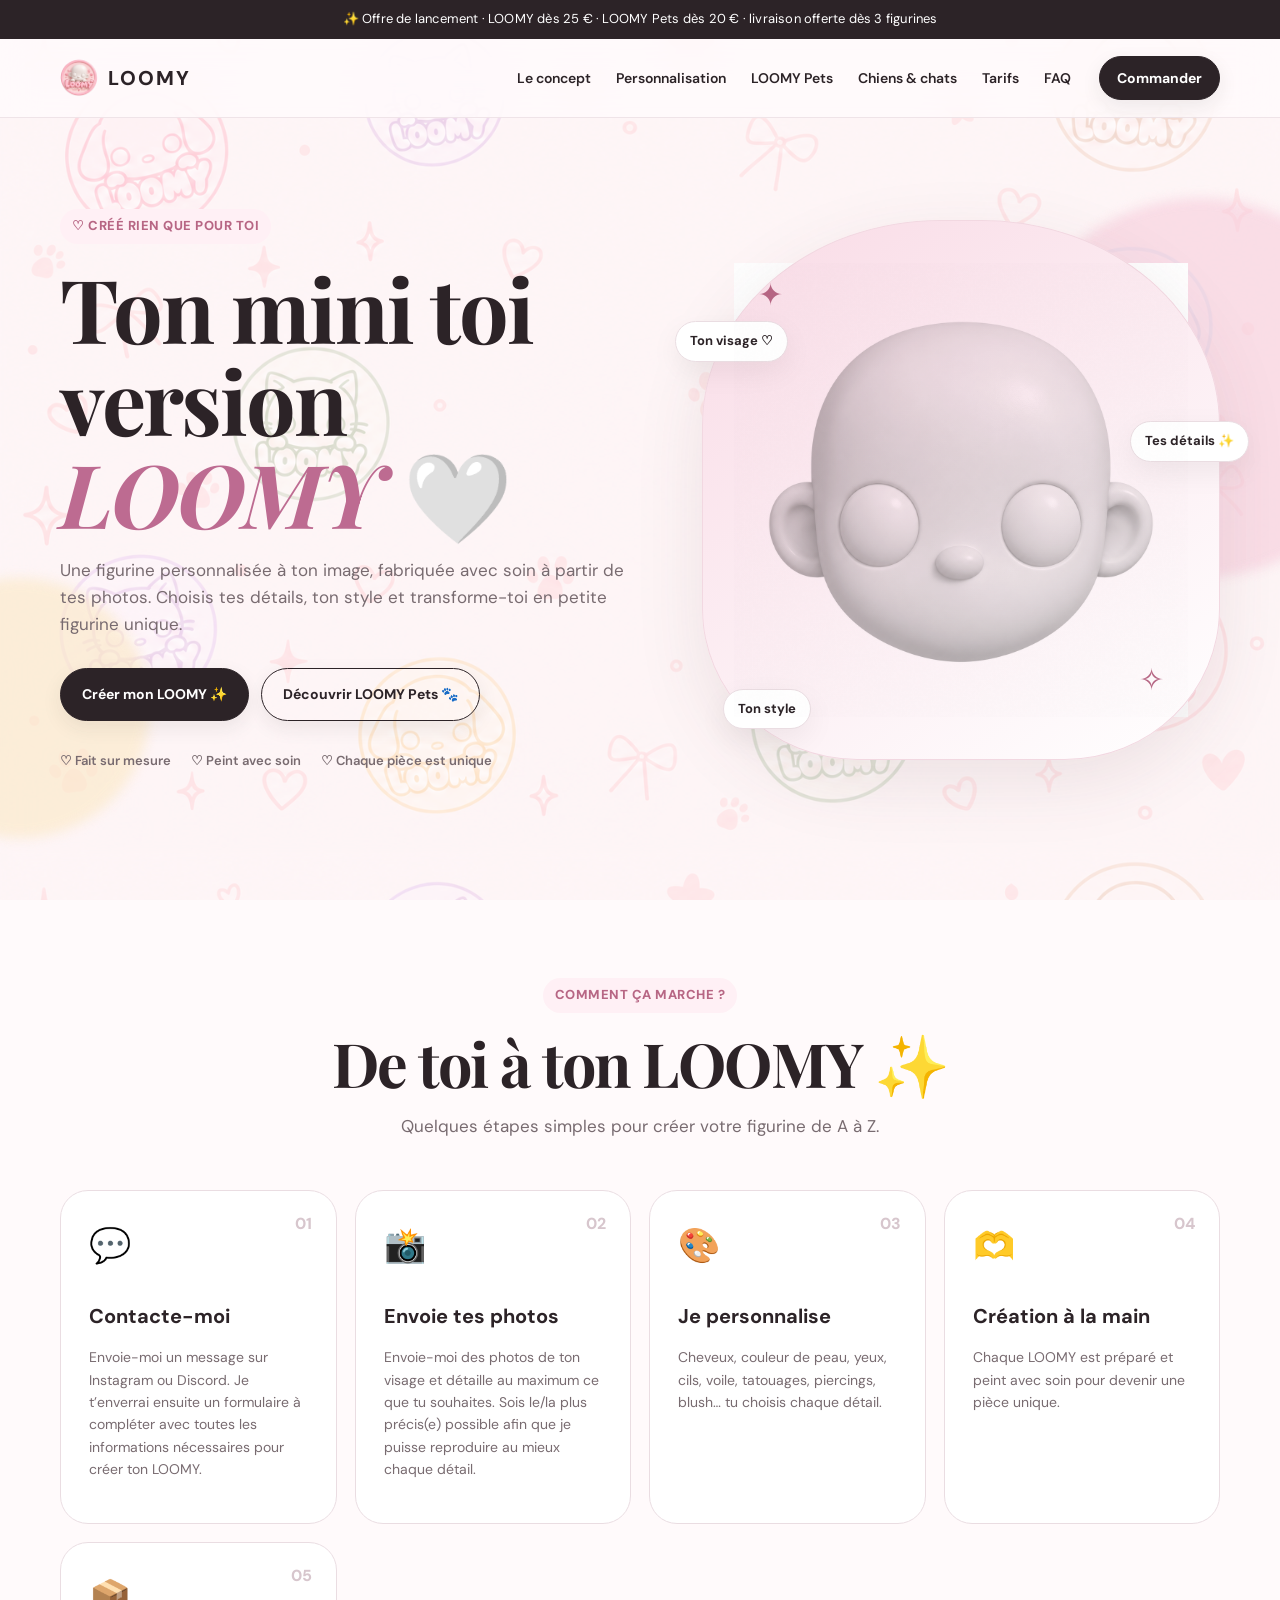
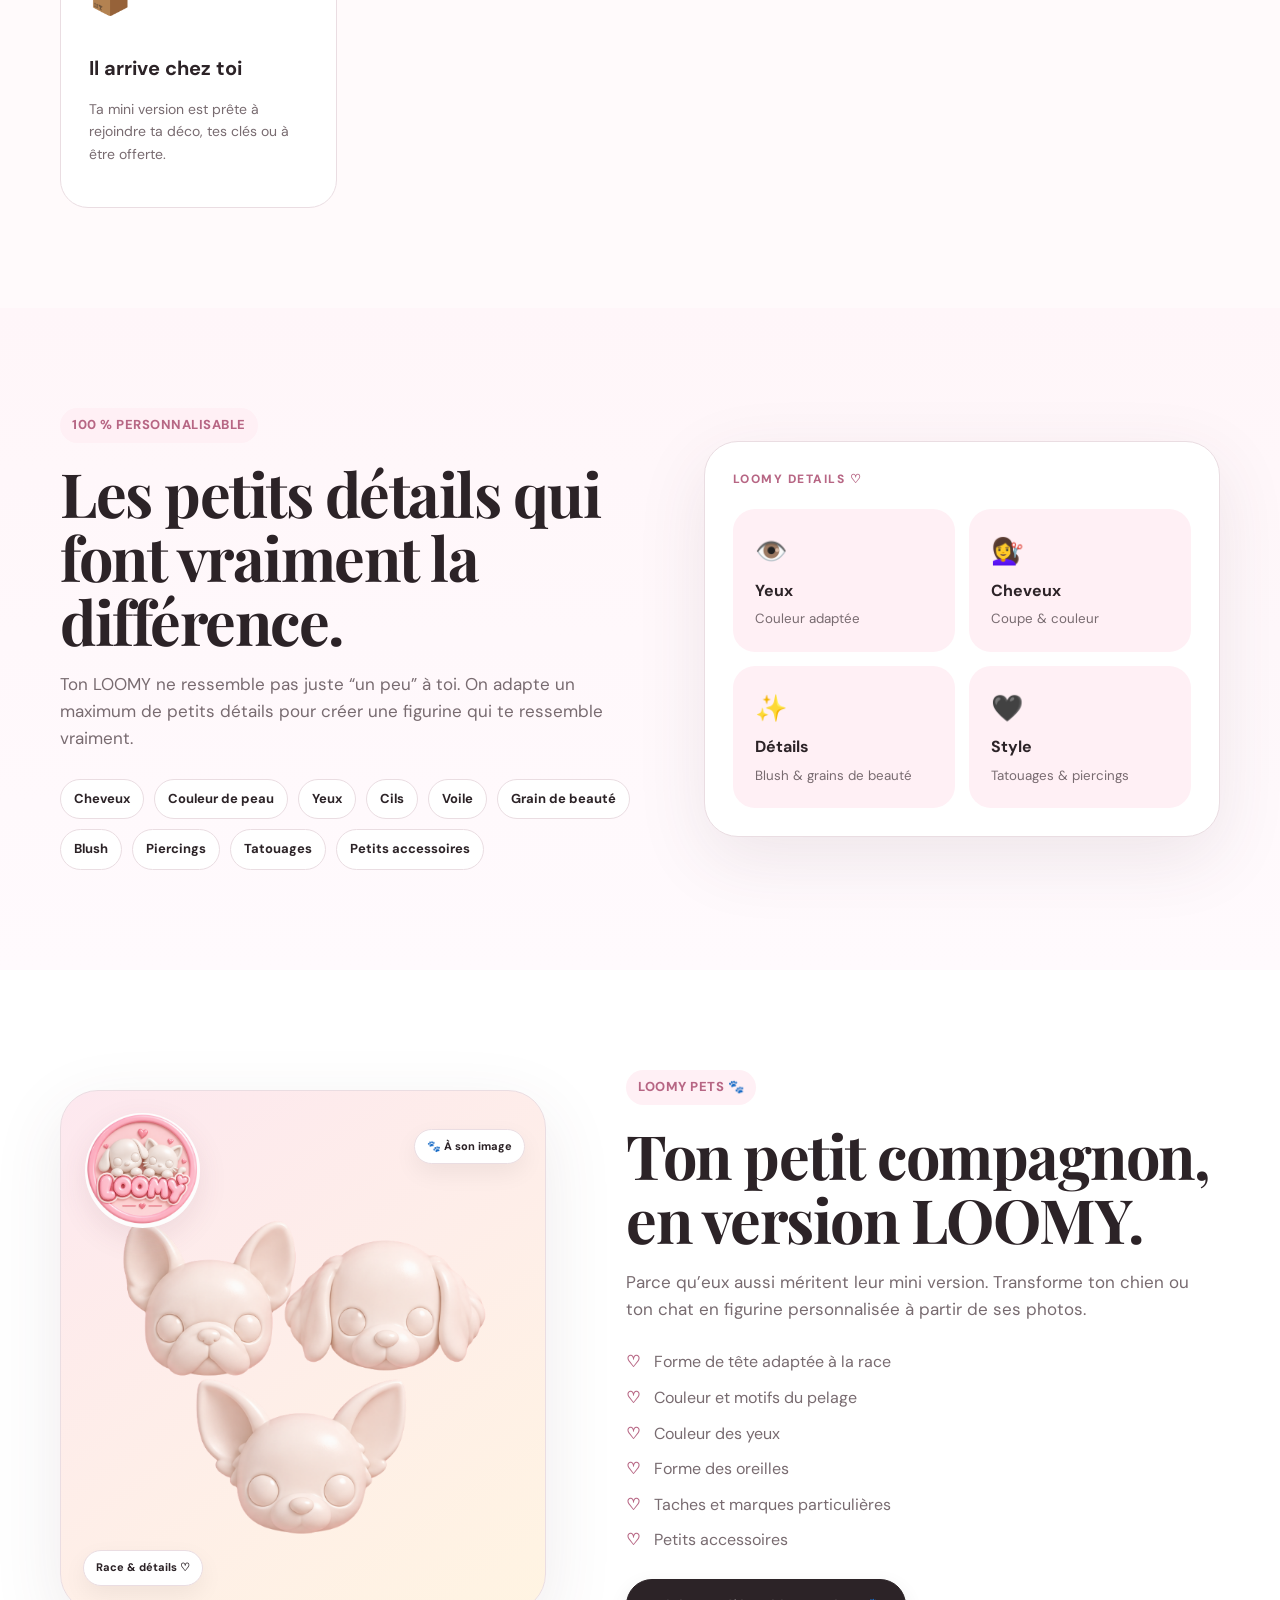
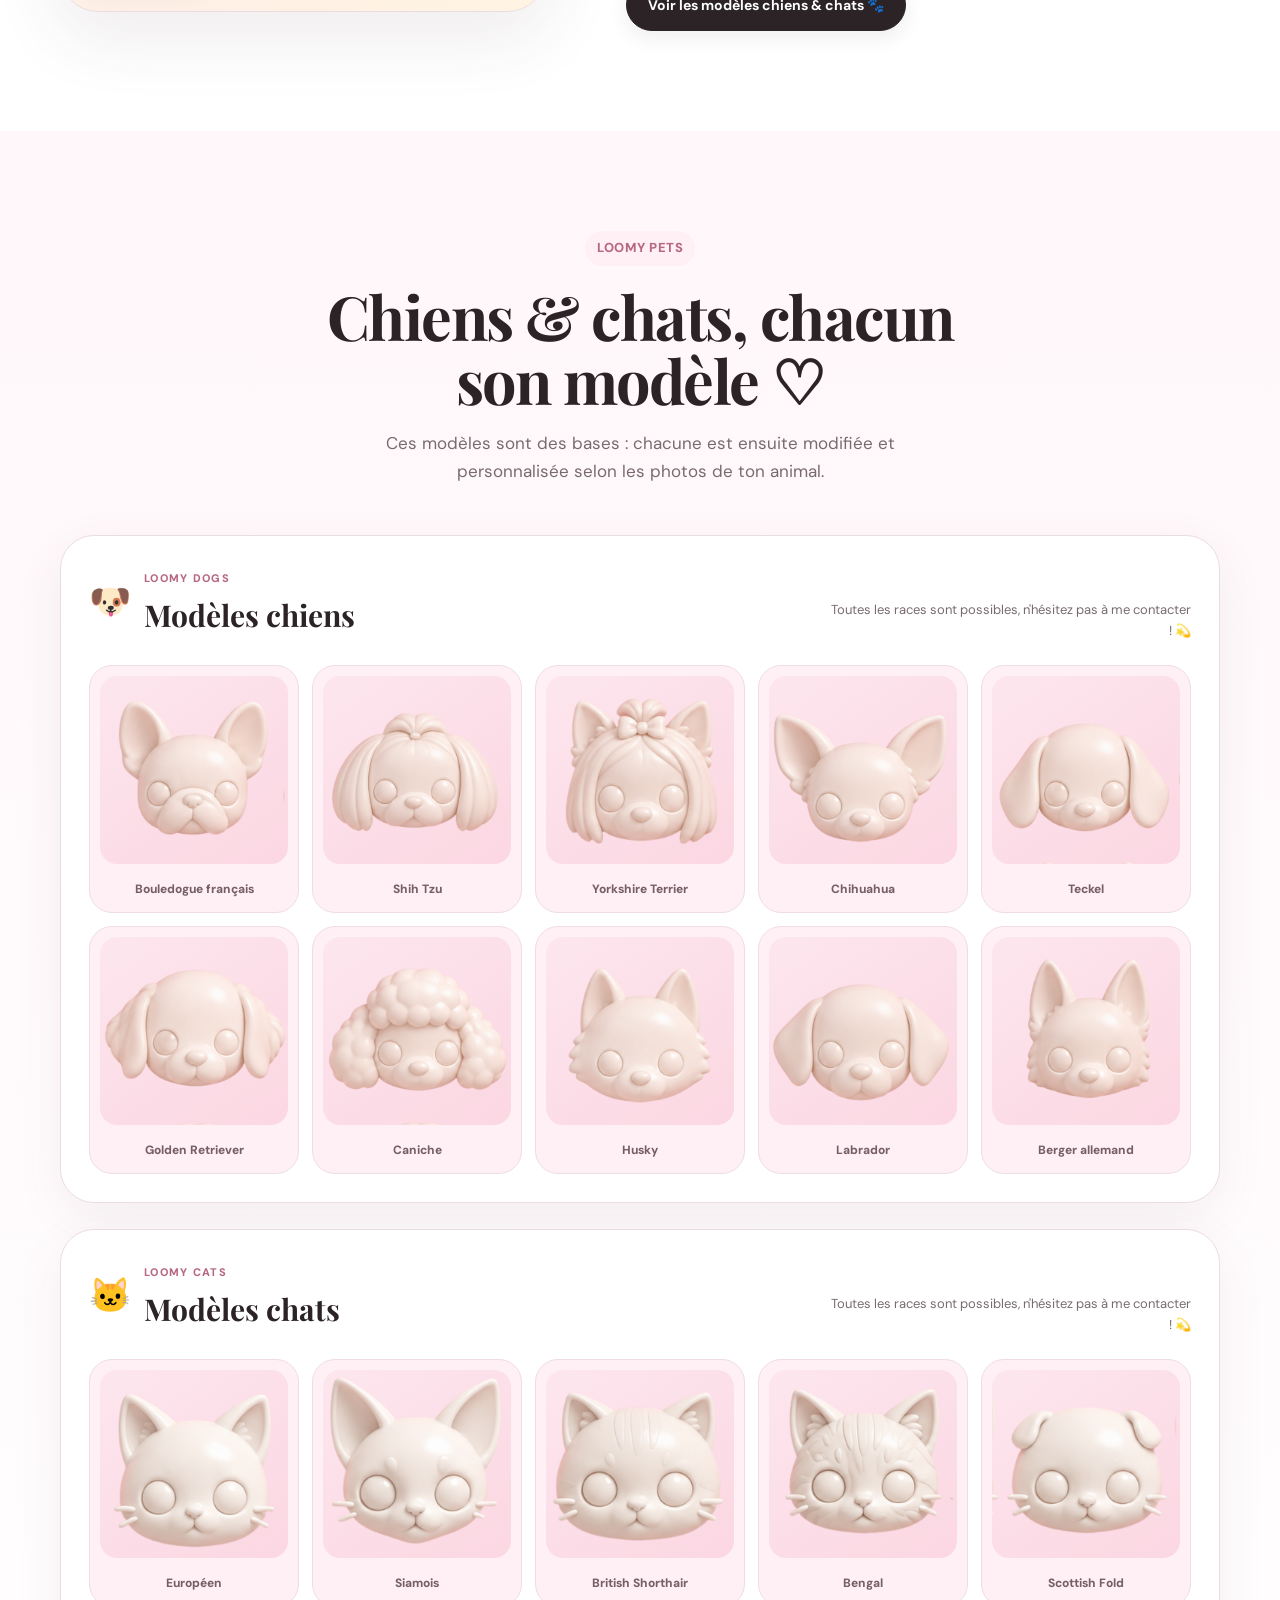
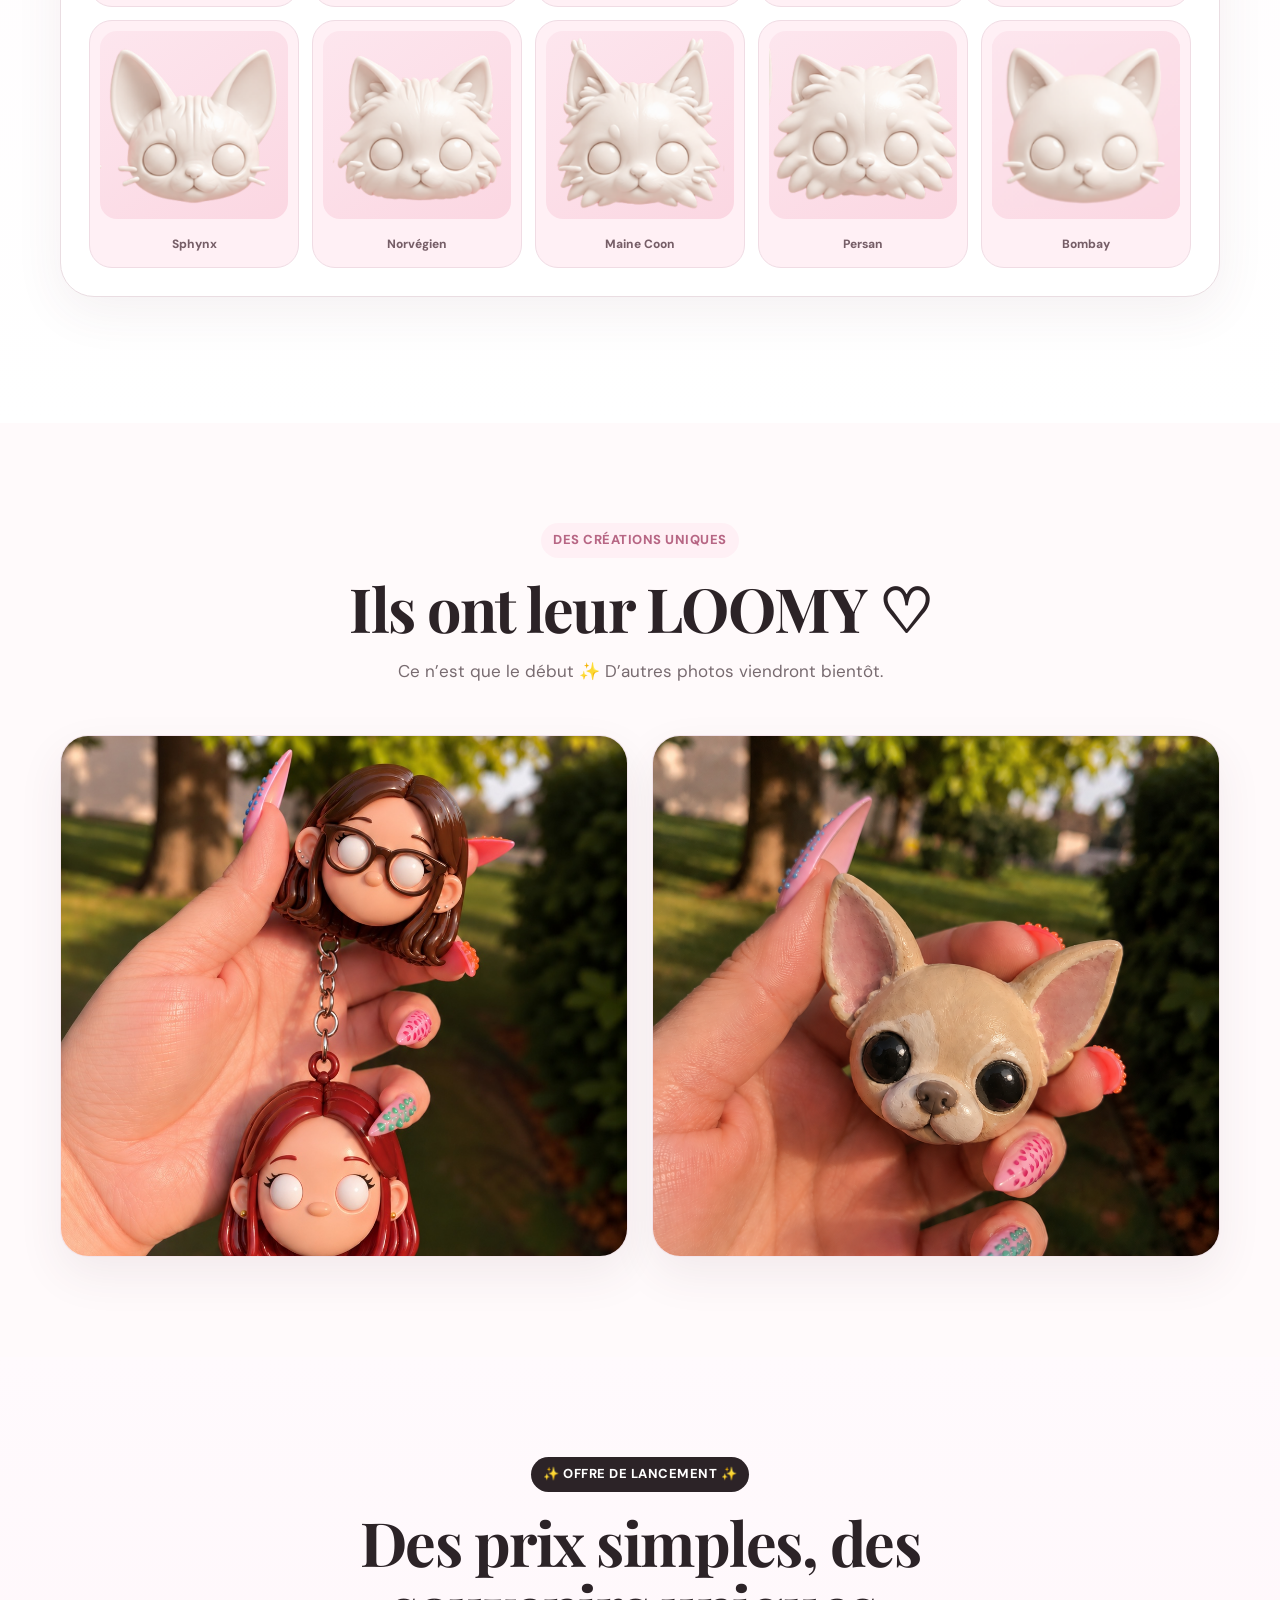
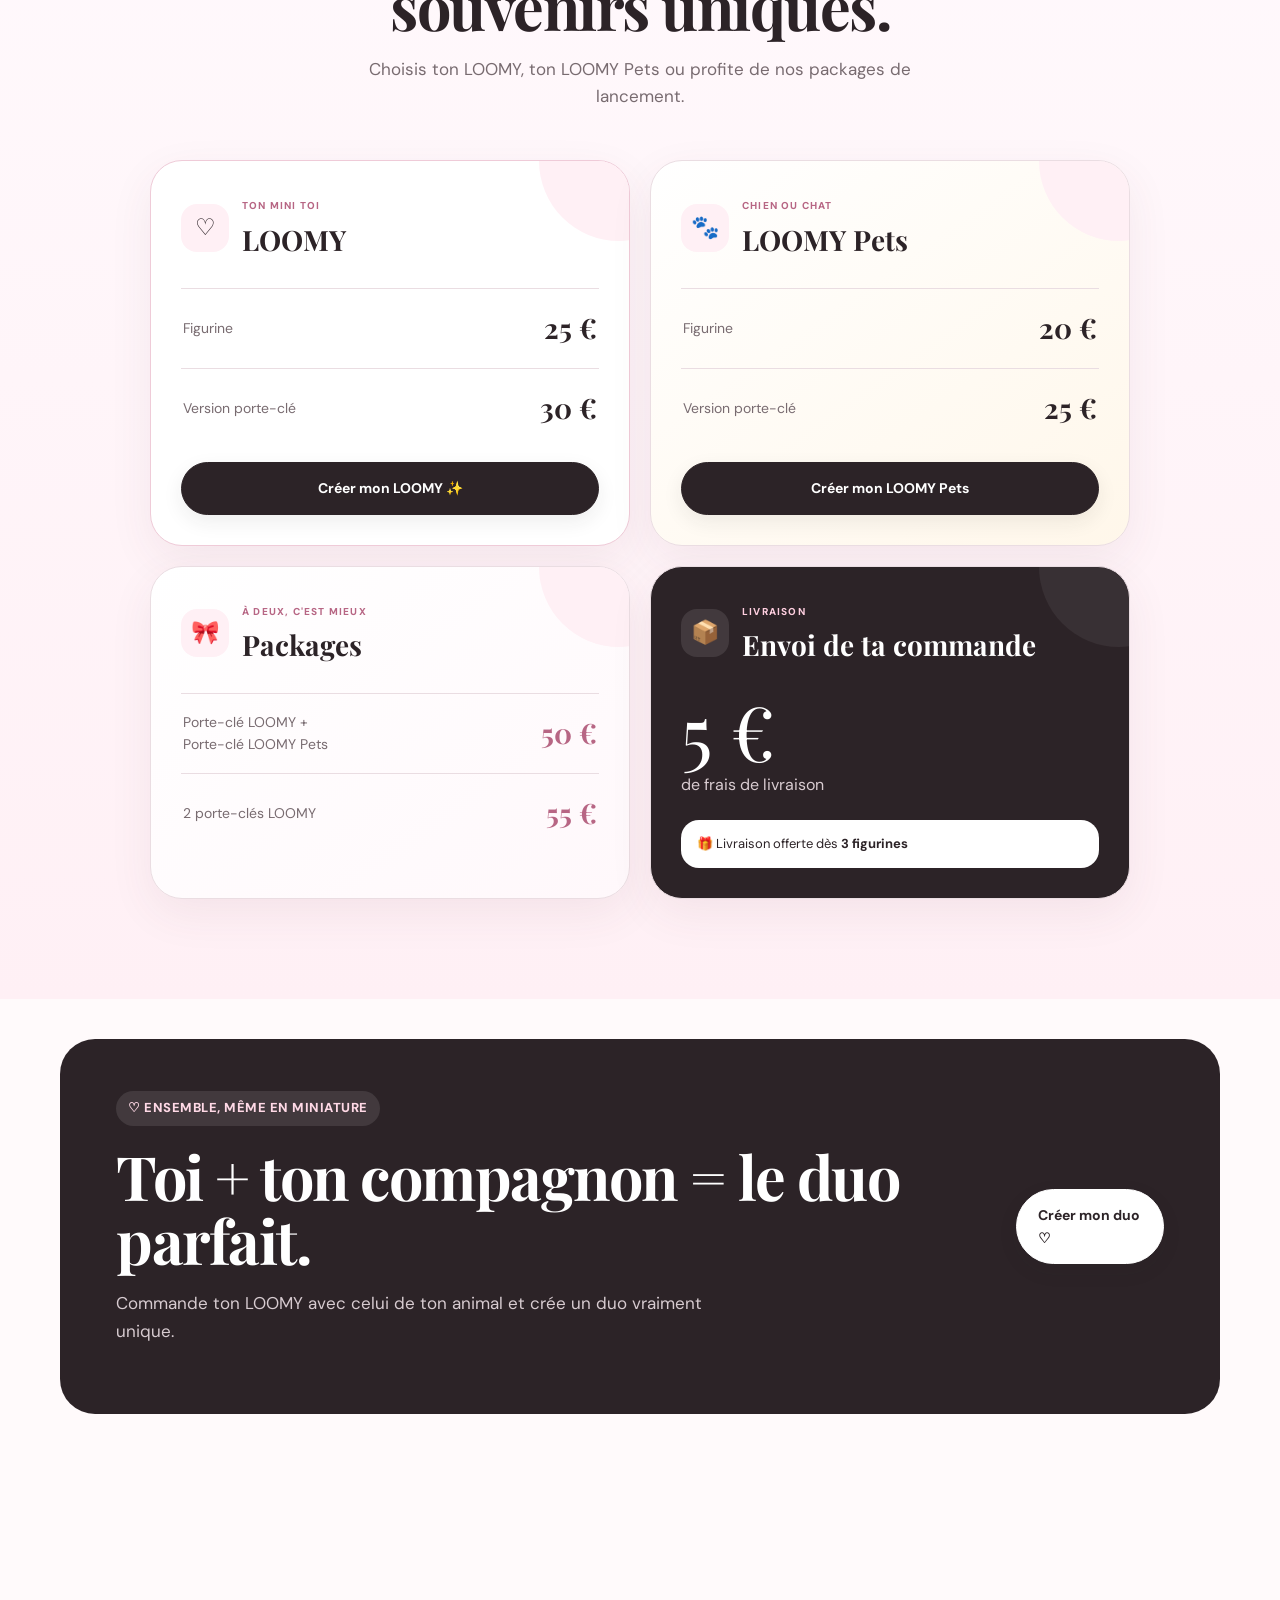
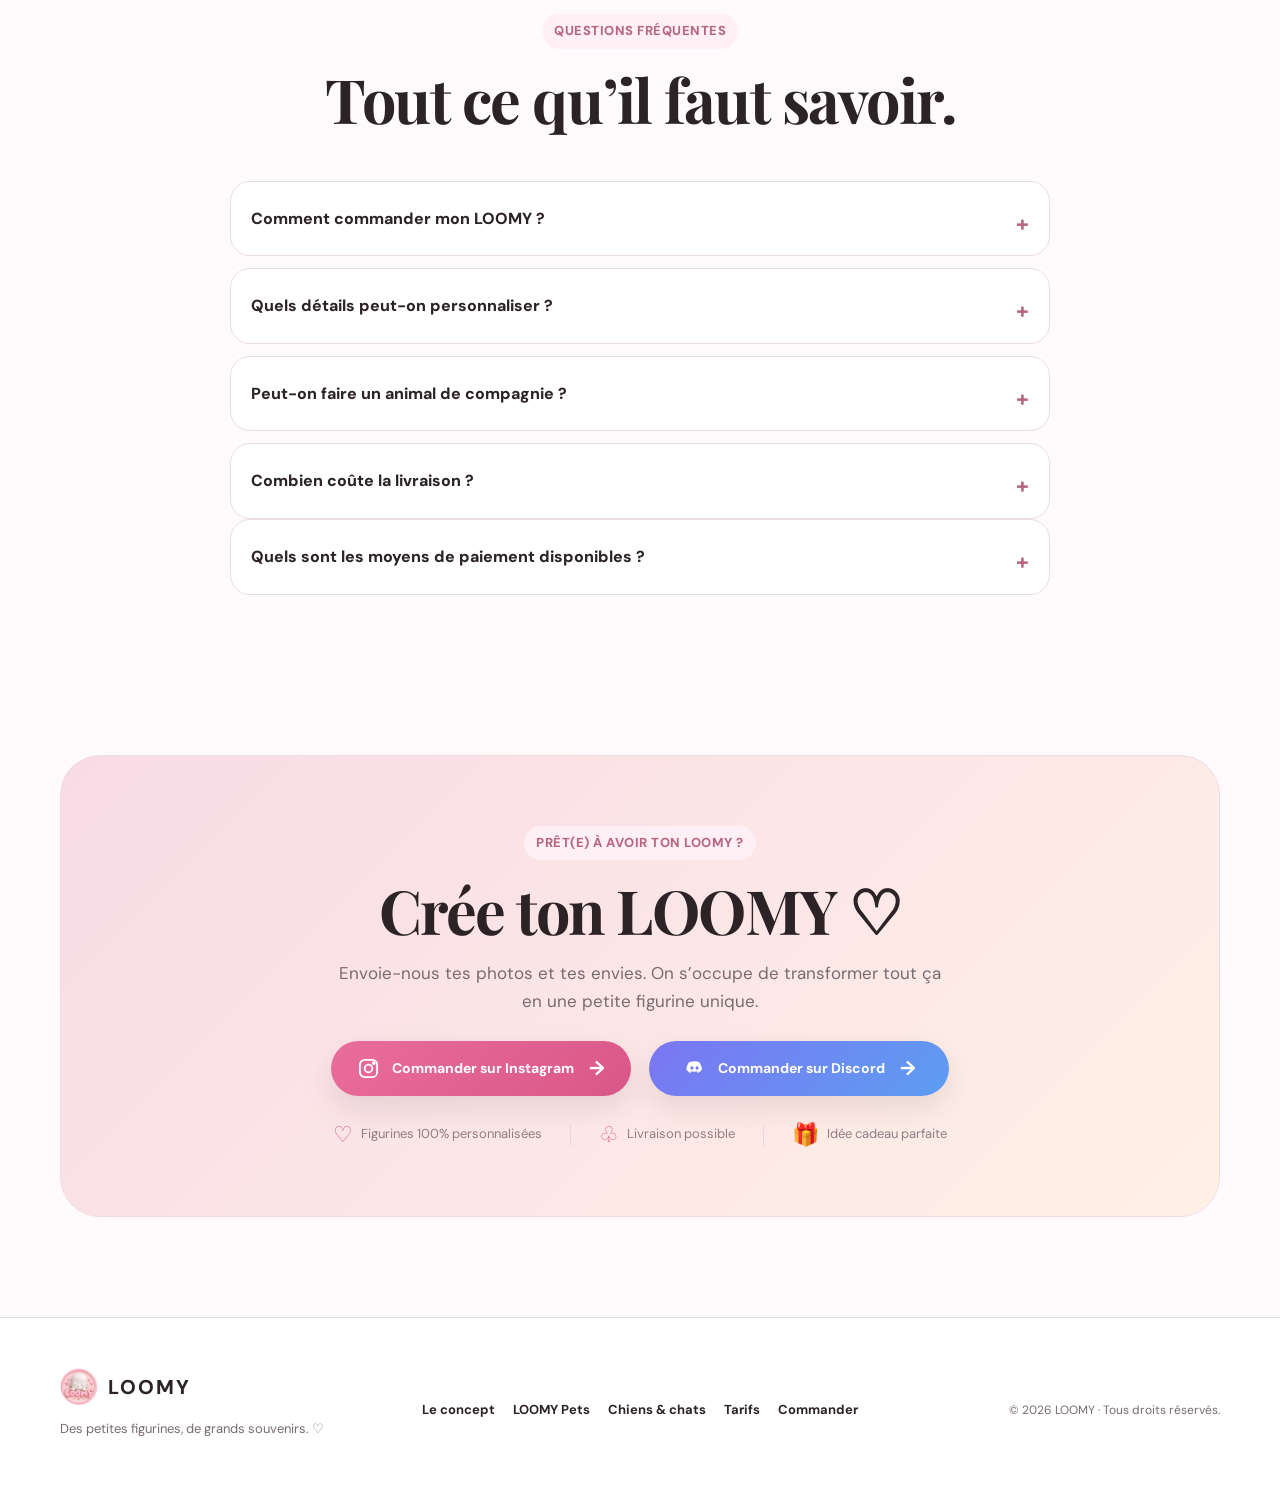
==== commit 24a6a4a2: "Add files via upload" ====
--- a/index.html
+++ b/index.html
@@ -11,17 +11,8 @@
   <link rel="stylesheet" href="styles.css" />
 </head>
 <body>
-
-  <div class="background-logos" aria-hidden="true">
-    <img class="bg-logo bg1" src="assets/logo-loomy.png" alt="">
-    <img class="bg-logo bg2" src="assets/logo-loomy-pets.png" alt="">
-    <img class="bg-logo bg3" src="assets/logo-loomy.png" alt="">
-    <img class="bg-logo bg4" src="assets/logo-loomy-pets.png" alt="">
-    <img class="bg-logo bg5" src="assets/logo-loomy.png" alt="">
-    <img class="bg-logo bg6" src="assets/logo-loomy-pets.png" alt="">
-  </div>
-
-  <div class="announcement">✨ Offre de lancement · LOOMY dès 25 € · LOOMY Pets dès 20 € · livraison offerte dès 3 figurines</div>
+  <div class="site-kawaii-background" aria-hidden="true"></div>
+<div class="announcement">✨ Offre de lancement · LOOMY dès 25 € · LOOMY Pets dès 20 € · livraison offerte dès 3 figurines</div>
 
   <header class="nav-wrap">
     <nav class="nav container">
@@ -54,6 +45,7 @@
         <div class="hero-copy reveal">
           <span class="eyebrow">♡ Créé rien que pour toi</span>
           <h1>Ton mini toi<br>version <span class="hero-loomy-accent">LOOMY</span> 🤍</h1>
+        
           <p class="hero-text">
             Une figurine personnalisée à ton image, fabriquée avec soin à partir de tes photos.
             Choisis tes détails, ton style et transforme-toi en petite figurine unique.
@@ -264,63 +256,69 @@
           </div>
           <div class="breed-grid cat-grid">
             <article class="breed-card reveal">
-              <img src="assets/cat-europeen-new.png" alt="Base chat British Shorthair">
+              <img src="assets/chat-01-europeen.png" alt="Base chat Européen">
+              <span>Européen</span>
+            </article>
+            <article class="breed-card reveal">
+              <img src="assets/chat-02-siamois.png" alt="Base chat Siamois">
+              <span>Siamois</span>
+            </article>
+            <article class="breed-card reveal">
+              <img src="assets/chat-03-british-shorthair.png" alt="Base chat British Shorthair">
               <span>British Shorthair</span>
             </article>
             <article class="breed-card reveal">
-              <img src="assets/cat-siamois-new.png" alt="Base chat Chat européen">
-              <span>Chat européen</span>
-            </article>
-            <article class="breed-card reveal">
-              <img src="assets/cat-abyssin-new.png" alt="Base chat Siamois">
-              <span>Siamois</span>
-            </article>
-            <article class="breed-card reveal">
-              <img src="assets/cat-bombay.png" alt="Base chat Bombay">
+              <img src="assets/chat-04-bengal.png" alt="Base chat Bengal">
+              <span>Bengal</span>
+            </article>
+            <article class="breed-card reveal">
+              <img src="assets/chat-05-scottish-fold.png" alt="Base chat Scottish Fold">
+              <span>Scottish Fold</span>
+            </article>
+            <article class="breed-card reveal">
+              <img src="assets/chat-06-sphynx.png" alt="Base chat Sphynx">
+              <span>Sphynx</span>
+            </article>
+            <article class="breed-card reveal">
+              <img src="assets/chat-07-norvegien.png" alt="Base chat Norvégien">
+              <span>Norvégien</span>
+            </article>
+            <article class="breed-card reveal">
+              <img src="assets/chat-08-maine-coon.png" alt="Base chat Maine Coon">
+              <span>Maine Coon</span>
+            </article>
+            <article class="breed-card reveal">
+              <img src="assets/chat-09-persan.png" alt="Base chat Persan">
+              <span>Persan</span>
+            </article>
+            <article class="breed-card reveal">
+              <img src="assets/chat-10-bombay.png" alt="Base chat Bombay">
               <span>Bombay</span>
             </article>
-            <article class="breed-card reveal">
-              <img src="assets/cat-maine-coon-new.png" alt="Base chat Maine Coon">
-              <span>Maine Coon</span>
-            </article>
-            <article class="breed-card reveal">
-              <img src="assets/cat-norvegien-new.png" alt="Base chat Norvégien">
-              <span>Norvégien</span>
-            </article>
-            <article class="breed-card reveal">
-              <img src="assets/cat-sphynx-new.png" alt="Base chat Sphynx">
-              <span>Sphynx</span>
-            </article>
-            <article class="breed-card reveal">
-              <img src="assets/cat-scottish-fold-new.png" alt="Base chat Scottish Fold">
-              <span>Scottish Fold</span>
-            </article>
-            <article class="breed-card reveal">
-              <img src="assets/cat-bengal-new.png" alt="Base chat Bengal">
-              <span>Bengal</span>
-            </article>
-          </div>
-        </div>
-      </div>
-    </section>
-
+          </div>
+        </div>
+      </div>
+    </section>
 
     <section class="section" id="galerie">
       <div class="container">
         <div class="section-head reveal">
           <span class="eyebrow">Des créations uniques</span>
           <h2>Ils ont leur LOOMY ♡</h2>
-          <p>Remplace ces emplacements par tes vraies photos pour montrer ton travail.</p>
-        </div>
-
-        <div class="gallery-grid">
-          <div class="gallery-card reveal"><div class="photo-placeholder">Ta création 01</div></div>
-          <div class="gallery-card tall reveal"><div class="photo-placeholder">Ta création 02</div></div>
-          <div class="gallery-card reveal"><div class="photo-placeholder">LOOMY Pets</div></div>
-          <div class="gallery-card reveal"><div class="photo-placeholder">Ta création 03</div></div>
-        </div>
-      </div>
-    </section>
+          <p class="loomy-gallery-note">Ce n’est que le début ✨ D’autres photos viendront bientôt.</p>
+        </div>
+
+        <div class="loomy-real-gallery">
+          <figure class="loomy-real-photo reveal">
+            <img src="assets/loomy-client-01.png" alt="LOOMY personnalisés réalisés">
+          </figure>
+          <figure class="loomy-real-photo reveal">
+            <img src="assets/loomy-client-02.png" alt="LOOMY Pets réalisé">
+          </figure>
+        </div>
+      </div>
+    </section>
+
 
     <section class="section pricing" id="tarifs">
       <div class="container">
@@ -416,7 +414,12 @@
             <p>Les frais de livraison sont de 5 €. La livraison est offerte dès l’achat de 3 figurines.</p>
           </details>
         </div>
-      </div>
+      
+        <details class="faq-item reveal">
+          <summary>Quels sont les moyens de paiement disponibles ?</summary>
+          <p>Les paiements sont possibles par PayPal, virement bancaire ou Revolut.</p>
+        </details>
+    </div>
     </section>
 
     <section class="section order" id="commander">
--- a/styles.css
+++ b/styles.css
@@ -455,7 +455,7 @@
   .dog-grid{grid-template-columns:repeat(2,1fr)}
 }
 
-/* Bases chats fournies individuellement */
+/* Grille chats finale — 10 images fournies individuellement */
 .cat-grid{
   grid-template-columns:repeat(5,1fr);
 }
@@ -472,3 +472,92 @@
 @media(max-width:650px){
   .cat-grid{grid-template-columns:repeat(2,1fr)}
 }
+
+/* Photos réelles — Ils ont leur LOOMY */
+.loomy-real-gallery{
+  display:grid;
+  grid-template-columns:repeat(2,minmax(0,1fr));
+  gap:24px;
+  margin-top:28px;
+}
+.loomy-real-photo{
+  margin:0;
+  overflow:hidden;
+  border-radius:28px;
+  background:#fff;
+  border:1px solid rgba(190,105,145,.18);
+  box-shadow:0 18px 45px rgba(83,49,62,.08);
+}
+.loomy-real-photo img{
+  display:block;
+  width:100%;
+  height:520px;
+  object-fit:cover;
+}
+.loomy-gallery-note{
+  margin:10px 0 0;
+  color:#8d7c82;
+  font-size:15px;
+}
+@media(max-width:700px){
+  .loomy-real-gallery{grid-template-columns:1fr;gap:18px}
+  .loomy-real-photo img{height:auto;aspect-ratio:4/5}
+}
+
+
+/* ==========================================
+   Arrière-plan LOOMY — pastel kawaii
+   ========================================== */
+
+html, body{
+  background:#fffafb;
+}
+
+body{
+  position:relative;
+  isolation:isolate;
+}
+
+.site-kawaii-background{
+  position:fixed;
+  inset:0;
+  z-index:-2;
+  pointer-events:none;
+
+  background-image:url("assets/loomy-background-kawaii.png");
+  background-repeat:repeat-y;
+  background-position:center top;
+  background-size:100% auto;
+
+  opacity:.72;
+}
+
+/* Petit voile blanc pour garder tous les textes très lisibles */
+.site-kawaii-background::after{
+  content:"";
+  position:absolute;
+  inset:0;
+  background:rgba(255,250,252,.22);
+}
+
+/* Les grandes zones restent légèrement transparentes :
+   le motif se voit, mais ne gêne jamais la lecture. */
+.section,
+.hero,
+main{
+  position:relative;
+}
+
+@media(max-width:850px){
+  .site-kawaii-background{
+    background-size:auto 720px;
+    background-position:center top;
+    opacity:.54;
+  }
+}
+
+@media(prefers-reduced-motion:reduce){
+  .site-kawaii-background{
+    background-attachment:scroll;
+  }
+}
